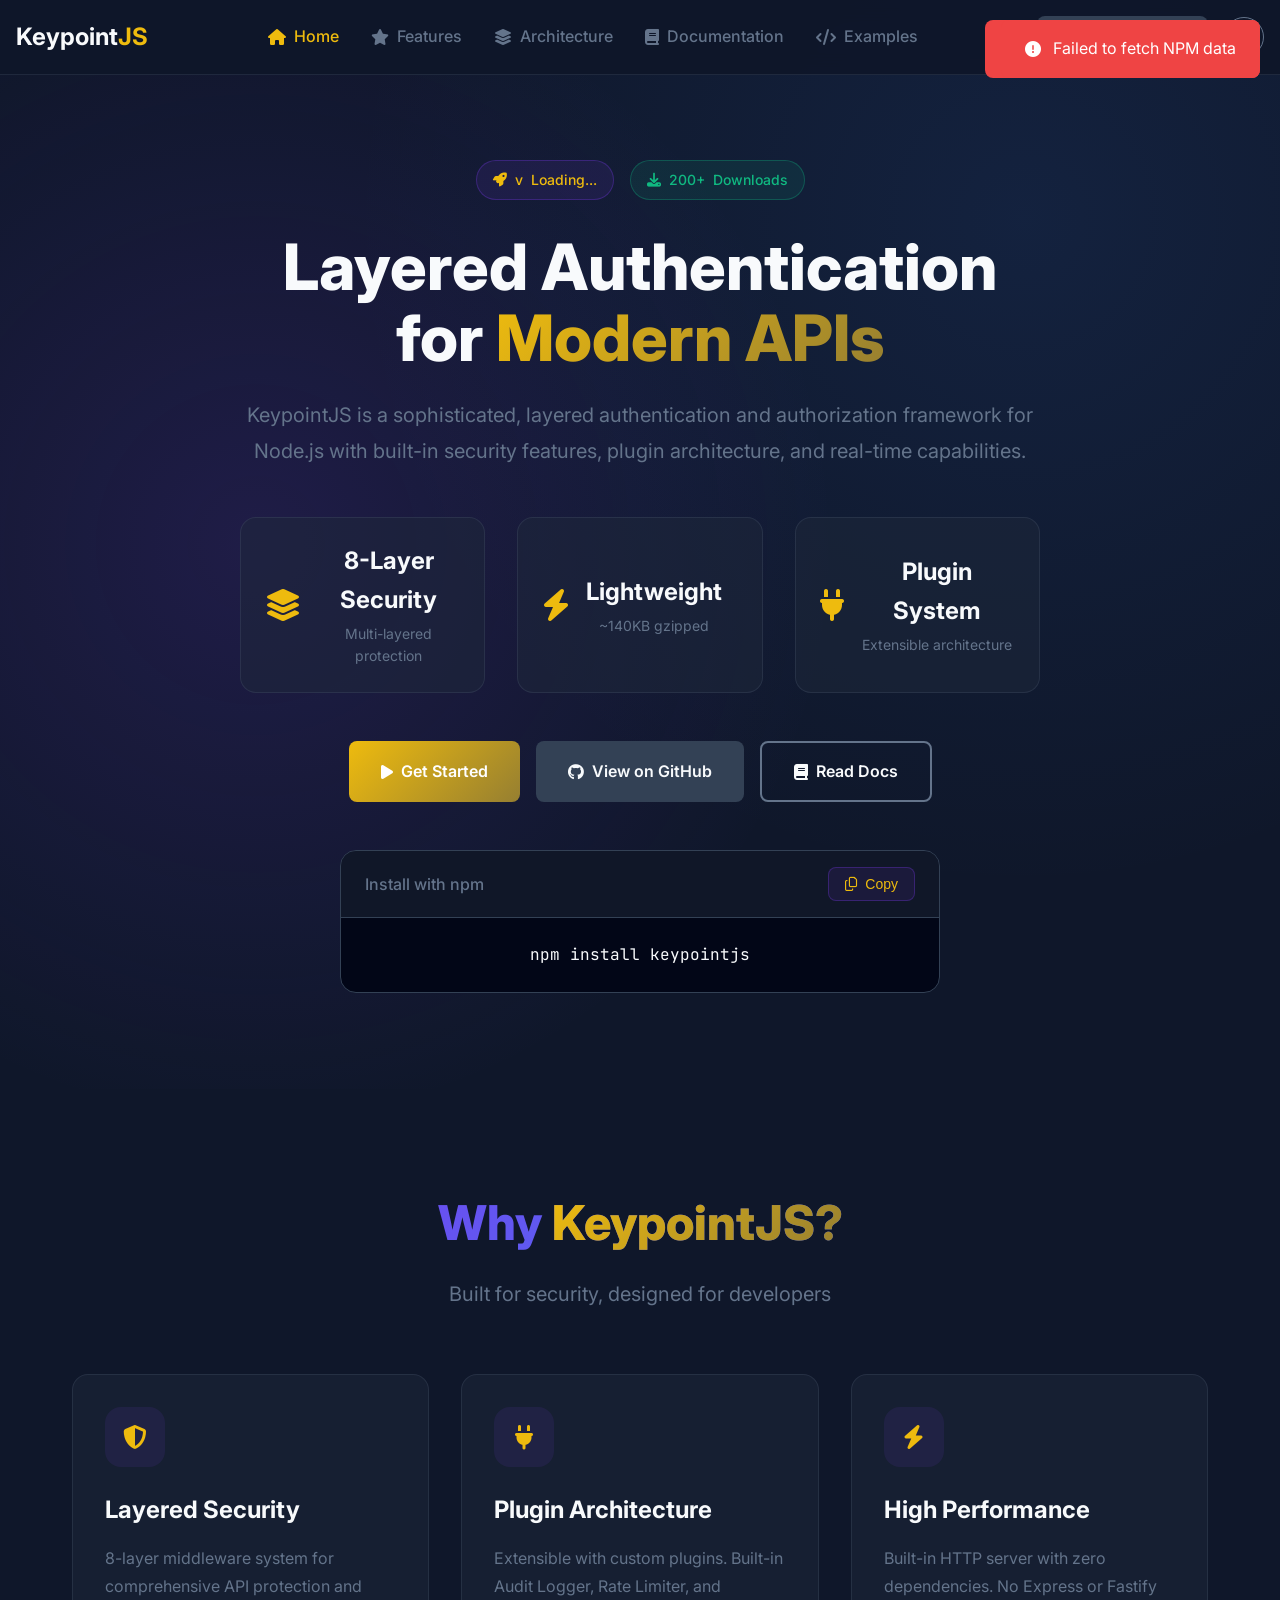
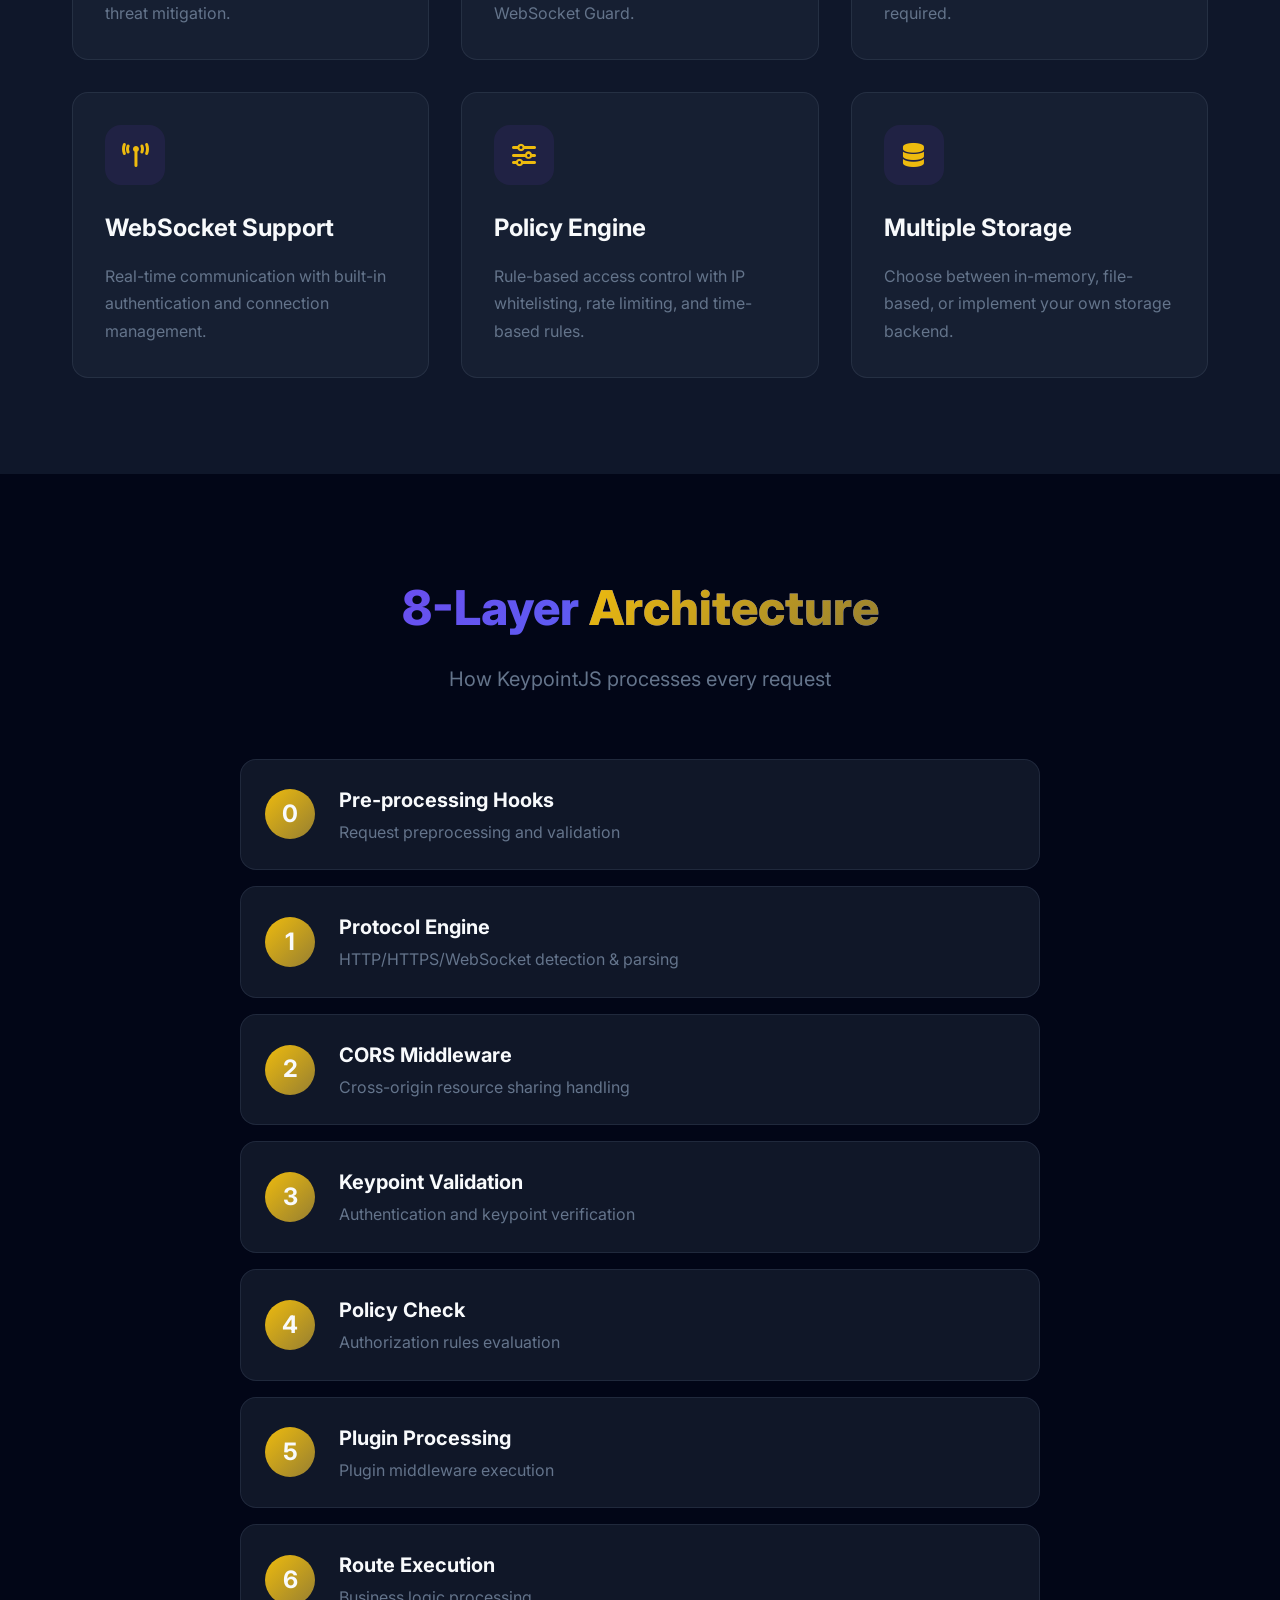
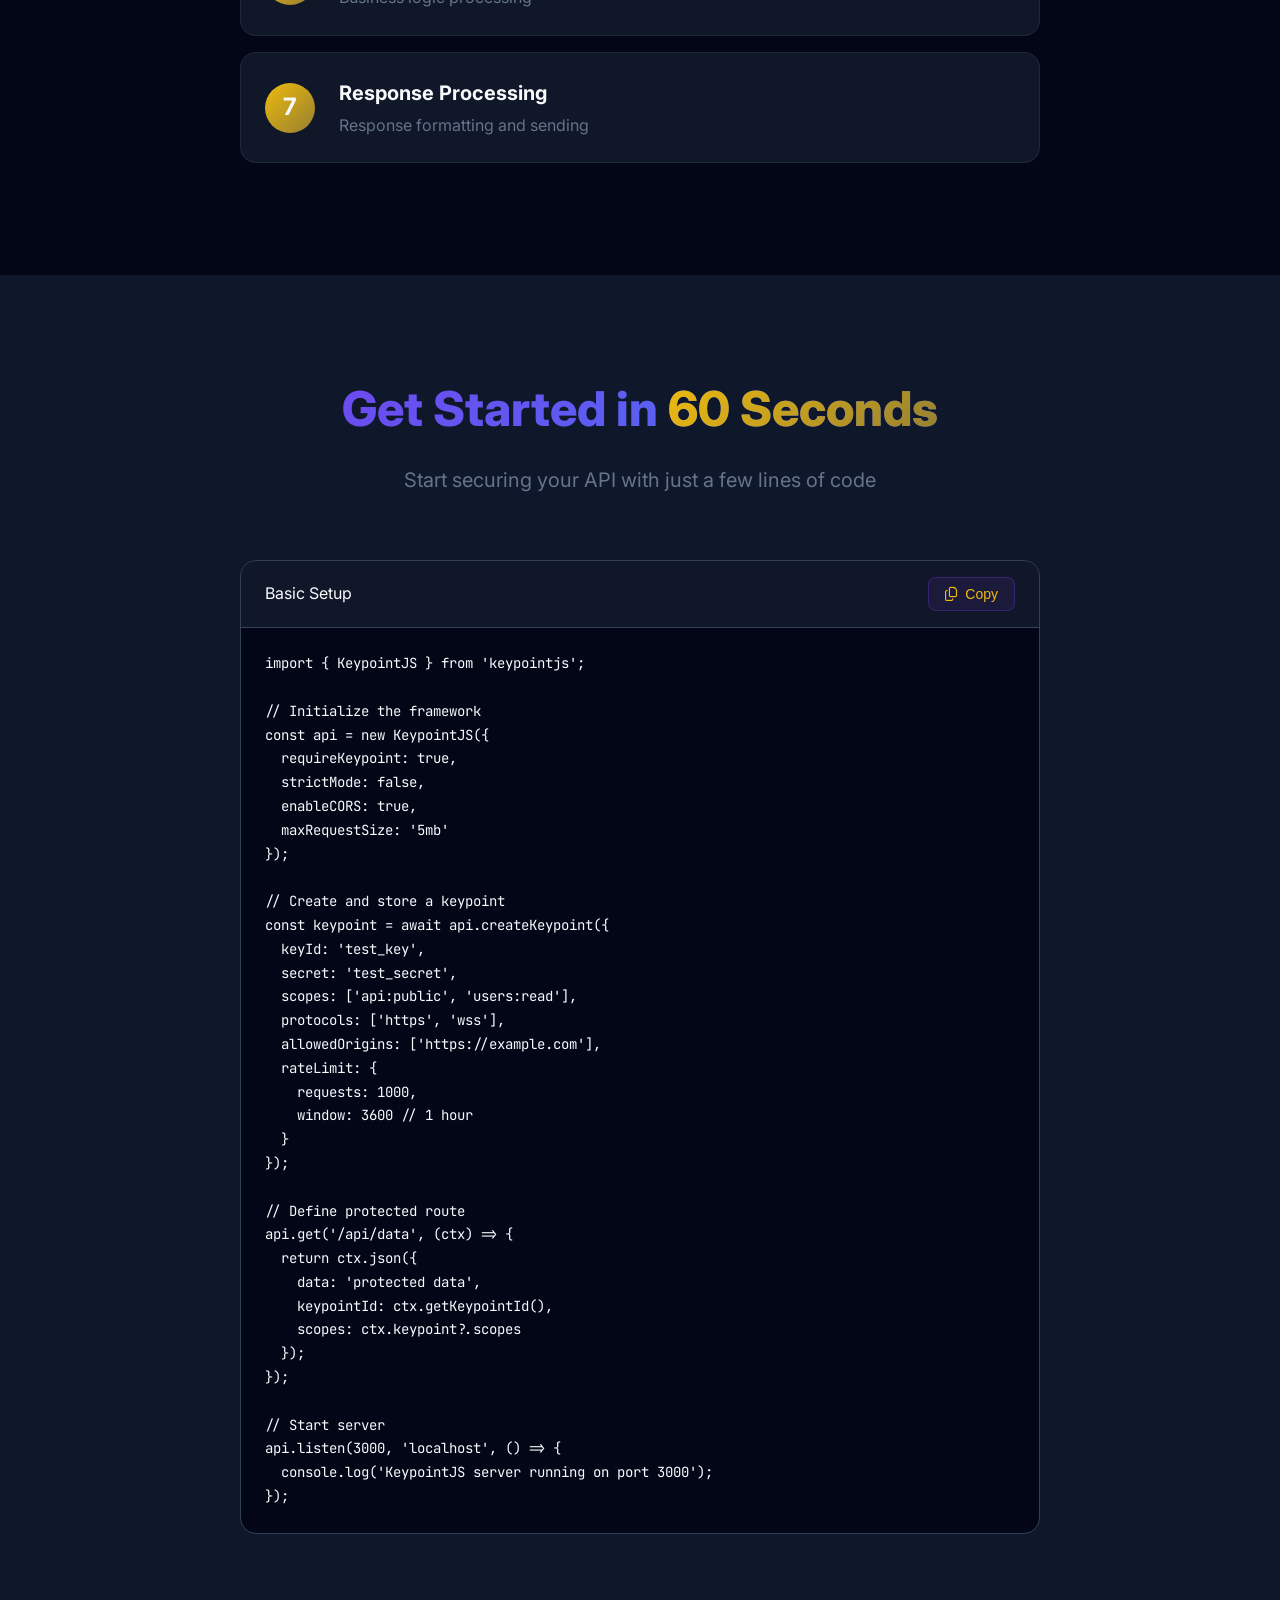
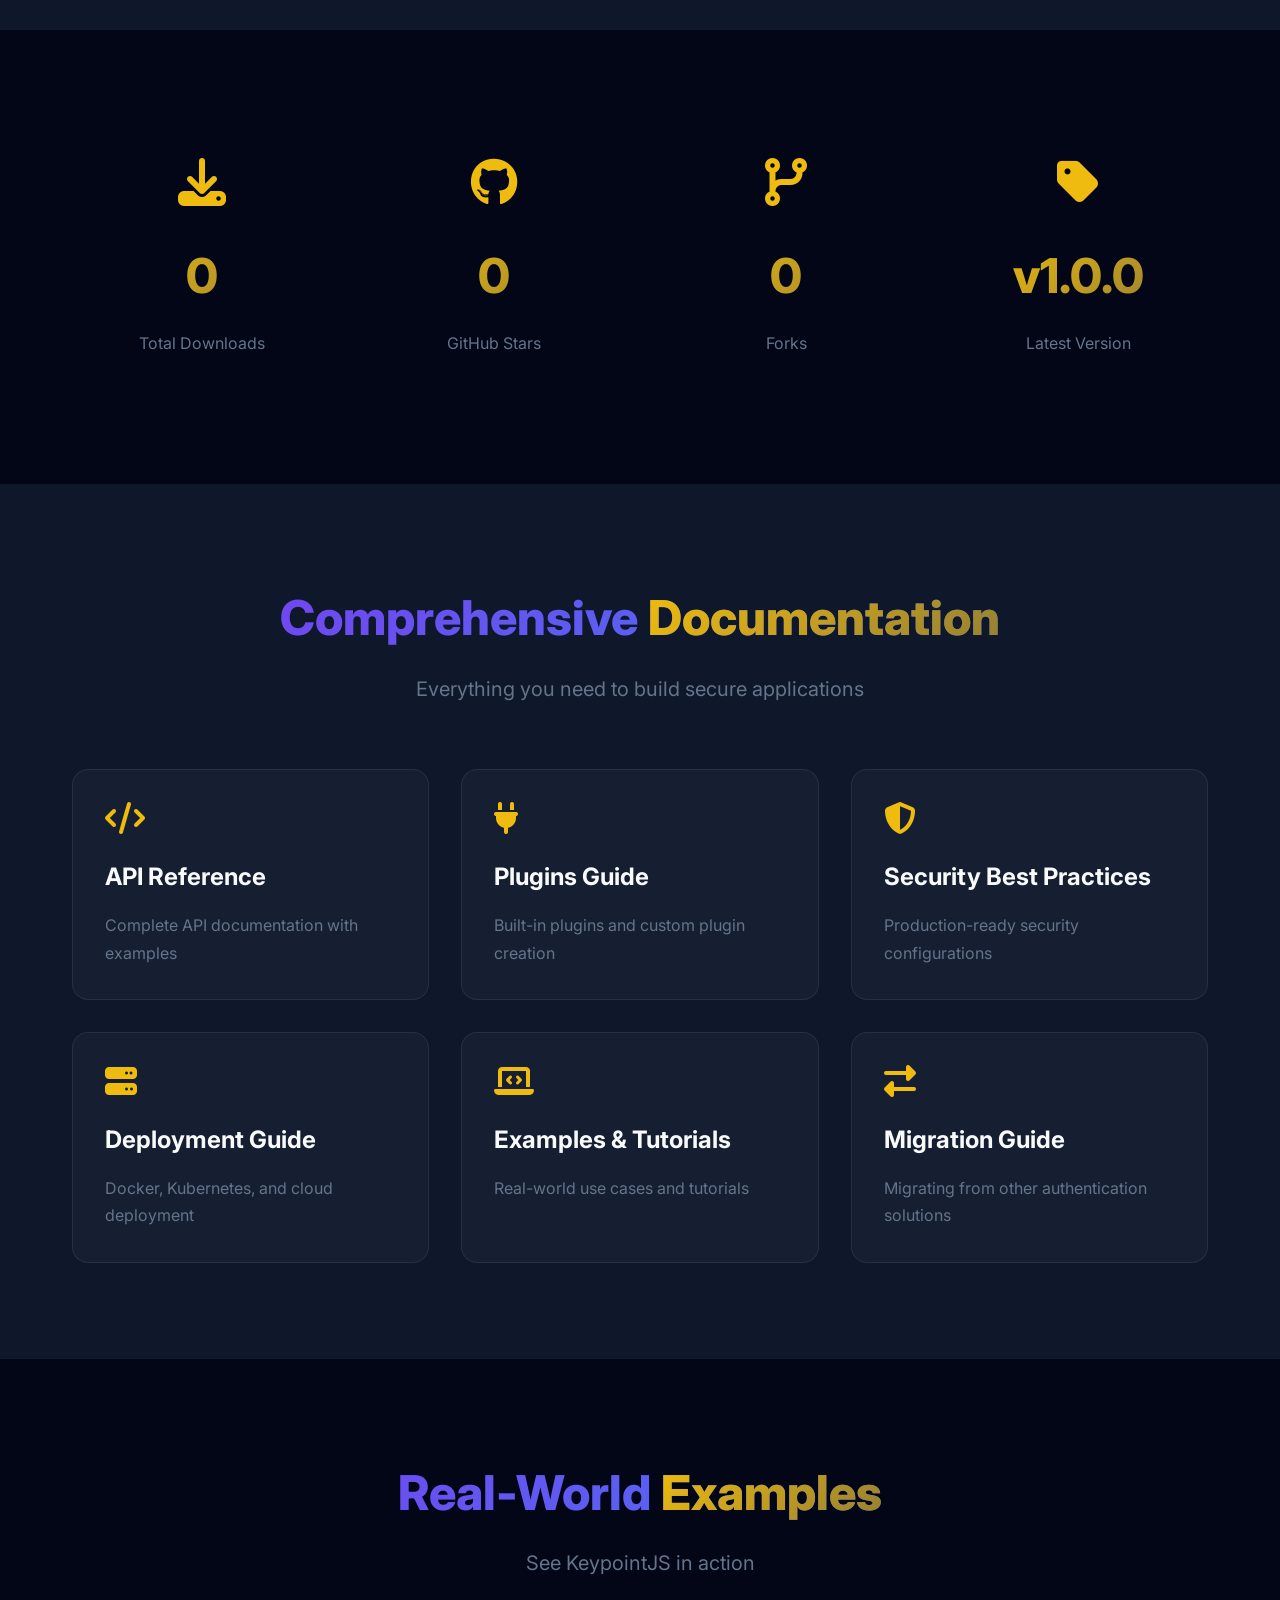
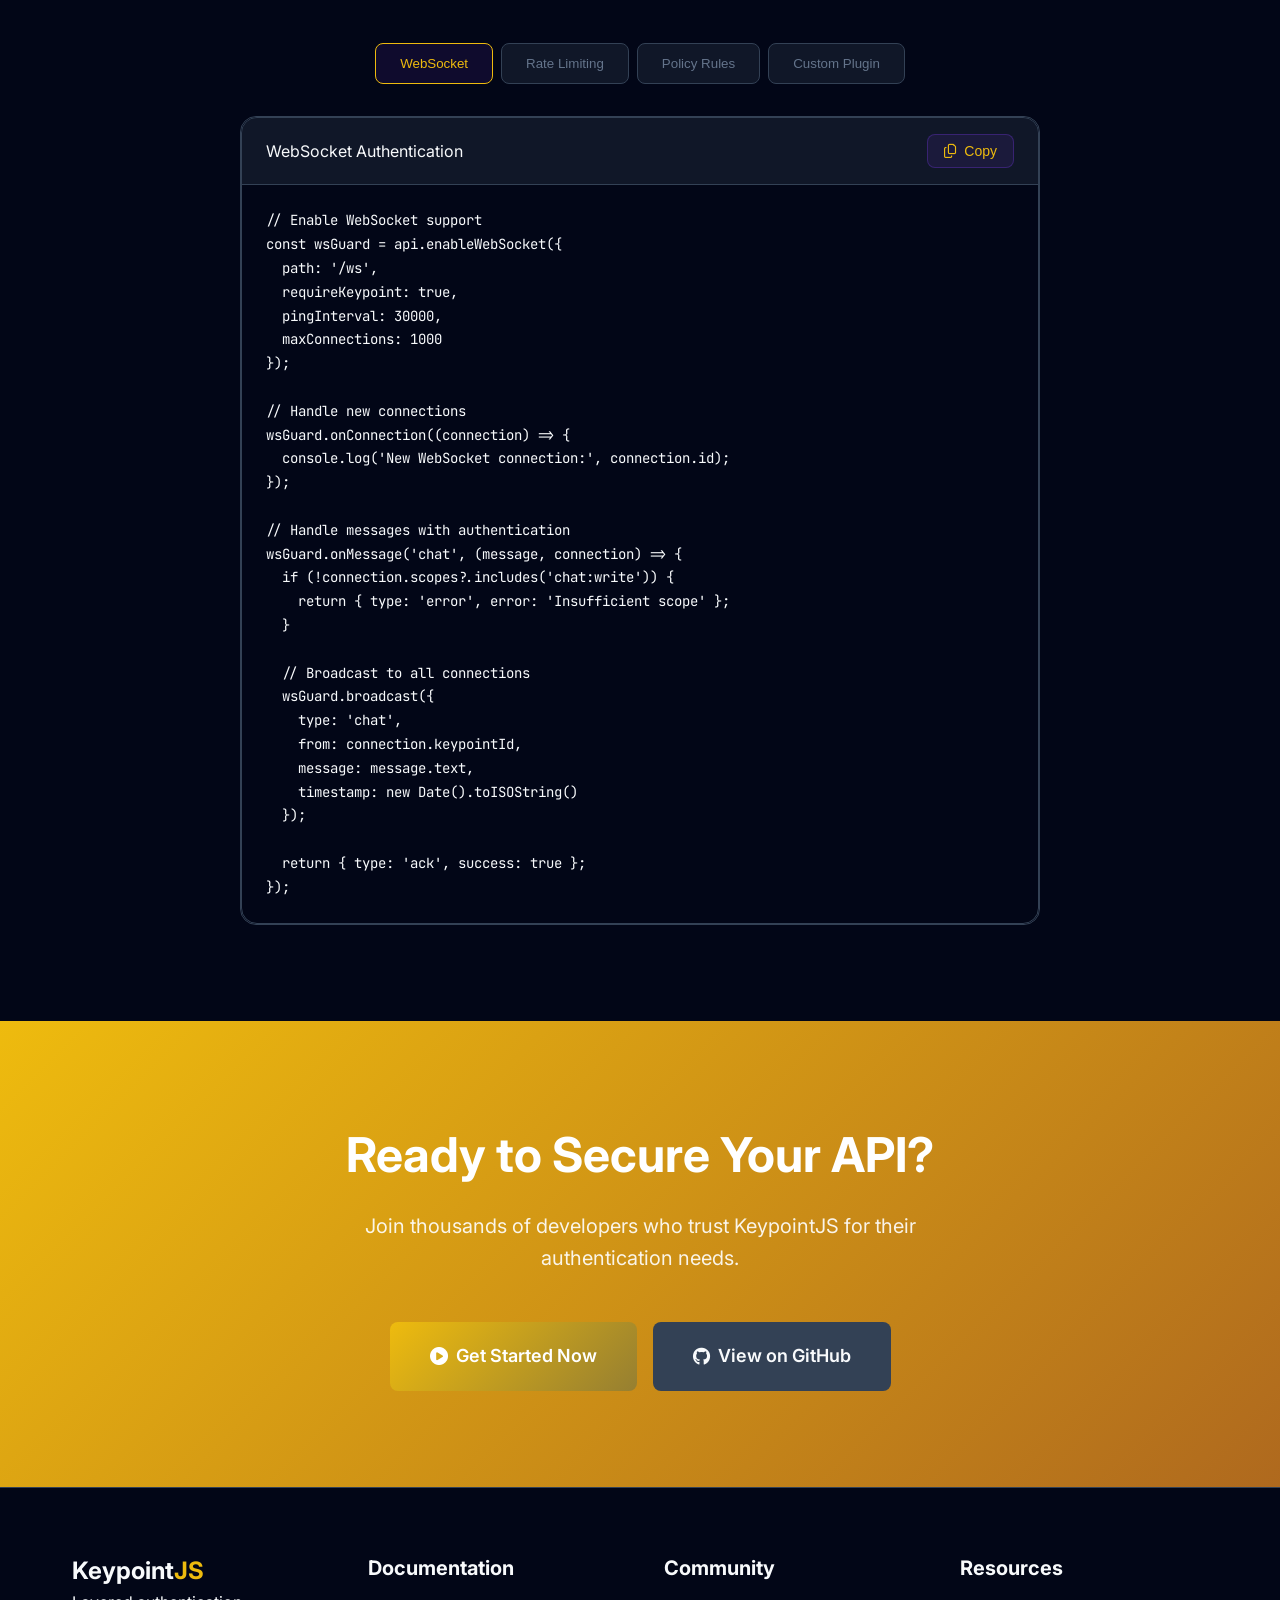
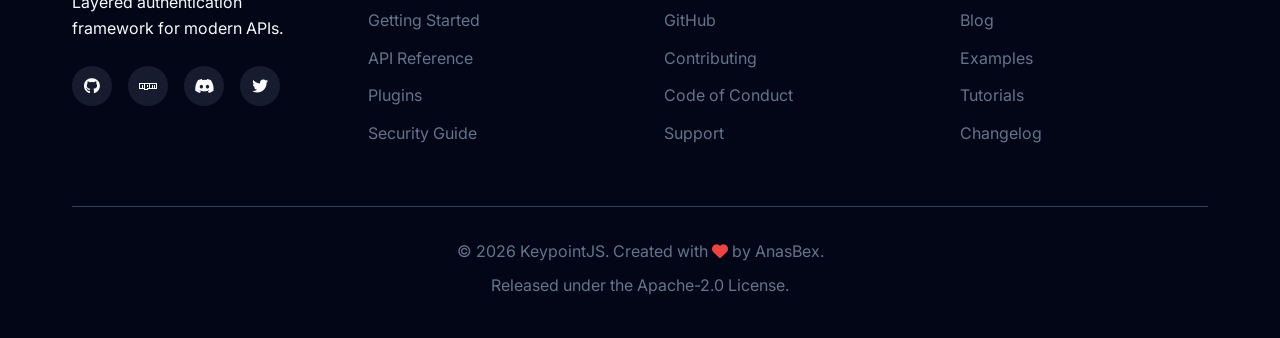
==== index.html @ 1c35c59d "update" ====
<!DOCTYPE html>
<html lang="en">
<head>
    <meta charset="UTF-8">
    <meta name="viewport" content="width=device-width, initial-scale=1.0">
    
    <meta name="description" content="KeypointJS is a layered authentication and authorization framework for Node.js">
       
    <meta name="keywords" content="KeypointJS, Framework For NodeJS, NodeJS, keypointjs, KeypointJS Framework">

    <meta name="author" content="AnasBex">
    <title>KeypointJS - Layered Authentication Framework</title>
    
    <!-- Font Awesome -->
    <link rel="stylesheet" href="https://cdnjs.cloudflare.com/ajax/libs/font-awesome/6.4.0/css/all.min.css">
    
    <!-- Google Fonts -->
    <link rel="preconnect" href="https://fonts.googleapis.com">
    <link rel="preconnect" href="https://fonts.gstatic.com" crossorigin>
    <link href="https://fonts.googleapis.com/css2?family=Inter:wght@300;400;500;600;700;800&family=JetBrains+Mono:wght@300;400;500&display=swap" rel="stylesheet">
    
    <!-- CSS -->
    <link rel="stylesheet" href="css/style.css">
    
    <!-- JSON untuk stats -->
    <script type="application/ld+json">
    {
        "@context": "https://schema.org",
        "@type": "SoftwareApplication",
        "name": "KeypointJS",
        "applicationCategory": "SecurityApplication",
        "operatingSystem": "Node.js",
        "author": {
            "@type": "Person",
            "name": "AnasBex"
        },
        "offers": {
            "@type": "Offer",
            "price": "0",
            "priceCurrency": "USD"
        }
    }
    </script>
</head>
<body>
    <!-- Header & Navigation -->
    <header class="header">
        <div class="nav-container">
            <div class="logo">

                <span class="logo-text">Keypoint<span class="logo-highlight">JS</span></span>
            </div>
            
            <nav class="nav">
                <a href="#home" class="nav-link active"><i class="fas fa-home"></i> Home</a>
                <a href="#features" class="nav-link"><i class="fas fa-star"></i> Features</a>
                <a href="#architecture" class="nav-link"><i class="fas fa-layer-group"></i> Architecture</a>
                <a href="#docs" class="nav-link"><i class="fas fa-book"></i> Documentation</a>
                <a href="#examples" class="nav-link"><i class="fas fa-code"></i> Examples</a>
            </nav>
            
            <div class="nav-actions">
               <a href="https://github.com/anasbex-dev/keypointjs" class="github-btn">
                <i class="fab fa-github"></i> Star <span id="github-stars">Loading...</span>
                </a>
                <button class="theme-toggle" id="themeToggle">
                    <i class="fas fa-moon"></i>
                </button>
            </div>
            
            <button class="mobile-menu-btn" id="mobileMenuBtn">
                <i class="fas fa-bars"></i>
            </button>
        </div>
    </header>

    <!-- Hero Section -->
    <section class="hero" id="home">
        <div class="hero-bg"></div>
        <div class="container">
            <div class="hero-content">
                <div class="hero-badge">
<span class="badge"><i class="fas fa-rocket"></i> v<span id="npm-version">Loading...</span></span>
<span class="badge badge-success"><i class="fas fa-download"></i> <span id="npm-downloads">200+</span> Downloads</span>
                </div>
                
                <h1 class="hero-title">Layered Authentication for <span class="gradient-text">Modern APIs</span></h1>
                
                <p class="hero-description">
                    KeypointJS is a sophisticated, layered authentication and authorization framework for Node.js 
                    with built-in security features, plugin architecture, and real-time capabilities.
                </p>
                
                <div class="hero-stats">
                    <div class="stat">
                        <i class="fas fa-layer-group"></i>
                        <div>
                            <h3>8-Layer Security</h3>
                            <p>Multi-layered protection</p>
                        </div>
                    </div>
                    <div class="stat">
                        <i class="fas fa-bolt"></i>
                        <div>
                            <h3>Lightweight</h3>
                            <p>~140KB gzipped</p>
                        </div>
                    </div>
                    <div class="stat">
                        <i class="fas fa-plug"></i>
                        <div>
                            <h3>Plugin System</h3>
                            <p>Extensible architecture</p>
                        </div>
                    </div>
                </div>
                
                <div class="hero-actions">
                    <a href="#installation" class="btn btn-primary">
                        <i class="fas fa-play"></i> Get Started
                    </a>
                    <a href="https://github.com/anasbex-dev/keypointjs" class="btn btn-secondary">
                        <i class="fab fa-github"></i> View on GitHub
                    </a>
                    <a href="#docs" class="btn btn-outline">
                        <i class="fas fa-book"></i> Read Docs
                    </a>
                </div>
                
                <!-- Install Command -->
                <div class="install-command">
                    <div class="install-header">
                        <span>Install with npm</span>
                        <button class="copy-btn" onclick="copyToClipboard('npm install keypointjs')">
                            <i class="far fa-copy"></i> Copy
                        </button>
                    </div>
                    <pre><code class="language-bash">npm install keypointjs</code></pre>
                </div>
            </div>
        </div>
    </section>

    <!-- Features Section -->
    <section class="section" id="features">
        <div class="container">
            <div class="section-header">
                <h2 class="section-title">Why <span class="gradient-text">KeypointJS?</span></h2>
                <p class="section-subtitle">Built for security, designed for developers</p>
            </div>
            
            <div class="features-grid">
                <div class="feature-card">
                    <div class="feature-icon">
                        <i class="fas fa-shield-alt"></i>
                    </div>
                    <h3>Layered Security</h3>
                    <p>8-layer middleware system for comprehensive API protection and threat mitigation.</p>
                </div>
                
                <div class="feature-card">
                    <div class="feature-icon">
                        <i class="fas fa-plug"></i>
                    </div>
                    <h3>Plugin Architecture</h3>
                    <p>Extensible with custom plugins. Built-in Audit Logger, Rate Limiter, and WebSocket Guard.</p>
                </div>
                
                <div class="feature-card">
                    <div class="feature-icon">
                        <i class="fas fa-bolt"></i>
                    </div>
                    <h3>High Performance</h3>
                    <p>Built-in HTTP server with zero dependencies. No Express or Fastify required.</p>
                </div>
                
                <div class="feature-card">
                    <div class="feature-icon">
                        <i class="fas fa-broadcast-tower"></i>
                    </div>
                    <h3>WebSocket Support</h3>
                    <p>Real-time communication with built-in authentication and connection management.</p>
                </div>
                
                <div class="feature-card">
                    <div class="feature-icon">
                        <i class="fas fa-sliders-h"></i>
                    </div>
                    <h3>Policy Engine</h3>
                    <p>Rule-based access control with IP whitelisting, rate limiting, and time-based rules.</p>
                </div>
                
                <div class="feature-card">
                    <div class="feature-icon">
                        <i class="fas fa-database"></i>
                    </div>
                    <h3>Multiple Storage</h3>
                    <p>Choose between in-memory, file-based, or implement your own storage backend.</p>
                </div>
            </div>
        </div>
    </section>

    <!-- Architecture Section -->
    <section class="section section-dark" id="architecture">
        <div class="container">
            <div class="section-header">
                <h2 class="section-title">8-Layer <span class="gradient-text">Architecture</span></h2>
                <p class="section-subtitle">How KeypointJS processes every request</p>
            </div>
            
            <div class="architecture">
                <div class="layer">
                    <div class="layer-number">0</div>
                    <div class="layer-content">
                        <h3>Pre-processing Hooks</h3>
                        <p>Request preprocessing and validation</p>
                    </div>
                </div>
                
                <div class="layer">
                    <div class="layer-number">1</div>
                    <div class="layer-content">
                        <h3>Protocol Engine</h3>
                        <p>HTTP/HTTPS/WebSocket detection & parsing</p>
                    </div>
                </div>
                
                <div class="layer">
                    <div class="layer-number">2</div>
                    <div class="layer-content">
                        <h3>CORS Middleware</h3>
                        <p>Cross-origin resource sharing handling</p>
                    </div>
                </div>
                
                <div class="layer">
                    <div class="layer-number">3</div>
                    <div class="layer-content">
                        <h3>Keypoint Validation</h3>
                        <p>Authentication and keypoint verification</p>
                    </div>
                </div>
                
                <div class="layer">
                    <div class="layer-number">4</div>
                    <div class="layer-content">
                        <h3>Policy Check</h3>
                        <p>Authorization rules evaluation</p>
                    </div>
                </div>
                
                <div class="layer">
                    <div class="layer-number">5</div>
                    <div class="layer-content">
                        <h3>Plugin Processing</h3>
                        <p>Plugin middleware execution</p>
                    </div>
                </div>
                
                <div class="layer">
                    <div class="layer-number">6</div>
                    <div class="layer-content">
                        <h3>Route Execution</h3>
                        <p>Business logic processing</p>
                    </div>
                </div>
                
                <div class="layer">
                    <div class="layer-number">7</div>
                    <div class="layer-content">
                        <h3>Response Processing</h3>
                        <p>Response formatting and sending</p>
                    </div>
                </div>
            </div>
        </div>
    </section>

    <!-- Quick Start Section -->
    <section class="section" id="installation">
        <div class="container">
            <div class="section-header">
                <h2 class="section-title">Get Started in <span class="gradient-text">60 Seconds</span></h2>
                <p class="section-subtitle">Start securing your API with just a few lines of code</p>
            </div>
            
            <div class="quick-start">
                <div class="code-block">
                    <div class="code-header">
                        <span>Basic Setup</span>
                        <button class="copy-btn" onclick="copyToClipboard(document.querySelector('#basicSetup').textContent)">
                            <i class="far fa-copy"></i> Copy
                        </button>
                    </div>
                    <pre><code id="basicSetup" class="language-javascript">import { KeypointJS } from 'keypointjs';

// Initialize the framework
const api = new KeypointJS({
  requireKeypoint: true,
  strictMode: false,
  enableCORS: true,
  maxRequestSize: '5mb'
});

// Create and store a keypoint
const keypoint = await api.createKeypoint({
  keyId: 'test_key',
  secret: 'test_secret',
  scopes: ['api:public', 'users:read'],
  protocols: ['https', 'wss'],
  allowedOrigins: ['https://example.com'],
  rateLimit: {
    requests: 1000,
    window: 3600 // 1 hour
  }
});

// Define protected route
api.get('/api/data', (ctx) => {
  return ctx.json({
    data: 'protected data',
    keypointId: ctx.getKeypointId(),
    scopes: ctx.keypoint?.scopes
  });
});

// Start server
api.listen(3000, 'localhost', () => {
  console.log('KeypointJS server running on port 3000');
});</code></pre>
                </div>
            </div>
        </div>
    </section>

    <!-- Stats Section -->
    <section class="section section-dark" id="stats">
        <div class="container">
            <div class="stats-container">
                <!-- Ganti angka statis dengan elemen dinamis: -->
<div class="stat-item">
    <i class="fas fa-download"></i>
    <div class="stat-number" id="total-downloads">0</div>
    <p>Total Downloads</p>
</div>

<div class="stat-item">
    <i class="fab fa-github"></i>
    <div class="stat-number" id="github-stars-count">0</div>
    <p>GitHub Stars</p>
</div>

<div class="stat-item">
    <i class="fas fa-code-branch"></i>
    <div class="stat-number" id="github-forks">0</div>
    <p>Forks</p>
</div>

<div class="stat-item">
    <i class="fas fa-tag"></i>
    <div class="stat-number" id="latest-version">v1.0.0</div>
    <p>Latest Version</p>
</div>
            </div>
        </div>
    </section>

    <!-- Documentation Section -->
    <section class="section" id="docs">
        <div class="container">
            <div class="section-header">
                <h2 class="section-title">Comprehensive <span class="gradient-text">Documentation</span></h2>
                <p class="section-subtitle">Everything you need to build secure applications</p>
            </div>
            
            <div class="docs-grid">
                <a href="#docs-api" class="doc-card">
                    <i class="fas fa-code"></i>
                    <h3>API Reference</h3>
                    <p>Complete API documentation with examples</p>
                </a>
                
                <a href="#docs-plugins" class="doc-card">
                    <i class="fas fa-plug"></i>
                    <h3>Plugins Guide</h3>
                    <p>Built-in plugins and custom plugin creation</p>
                </a>
                
                <a href="#docs-security" class="doc-card">
                    <i class="fas fa-shield-alt"></i>
                    <h3>Security Best Practices</h3>
                    <p>Production-ready security configurations</p>
                </a>
                
                <a href="#docs-deployment" class="doc-card">
                    <i class="fas fa-server"></i>
                    <h3>Deployment Guide</h3>
                    <p>Docker, Kubernetes, and cloud deployment</p>
                </a>
                
                <a href="#docs-examples" class="doc-card">
                    <i class="fas fa-laptop-code"></i>
                    <h3>Examples & Tutorials</h3>
                    <p>Real-world use cases and tutorials</p>
                </a>
                
                <a href="#docs-migration" class="doc-card">
                    <i class="fas fa-exchange-alt"></i>
                    <h3>Migration Guide</h3>
                    <p>Migrating from other authentication solutions</p>
                </a>
            </div>
        </div>
    </section>

    <!-- Examples Section -->
    <section class="section section-dark" id="examples">
        <div class="container">
            <div class="section-header">
                <h2 class="section-title">Real-World <span class="gradient-text">Examples</span></h2>
                <p class="section-subtitle">See KeypointJS in action</p>
            </div>
            
            <div class="examples-tabs">
                <div class="tab-buttons">
                    <button class="tab-btn active" data-tab="websocket">WebSocket</button>
                    <button class="tab-btn" data-tab="rate-limiting">Rate Limiting</button>
                    <button class="tab-btn" data-tab="policy">Policy Rules</button>
                    <button class="tab-btn" data-tab="custom-plugin">Custom Plugin</button>
                </div>
                
                <div class="tab-content">
                    <div class="tab-pane active" id="websocket-tab">
                        <div class="code-block">
                            <div class="code-header">
                                <span>WebSocket Authentication</span>
                                <button class="copy-btn" onclick="copyToClipboard(document.querySelector('#websocketCode').textContent)">
                                    <i class="far fa-copy"></i> Copy
                                </button>
                            </div>
                            <pre><code id="websocketCode" class="language-javascript">// Enable WebSocket support
const wsGuard = api.enableWebSocket({
  path: '/ws',
  requireKeypoint: true,
  pingInterval: 30000,
  maxConnections: 1000
});

// Handle new connections
wsGuard.onConnection((connection) => {
  console.log('New WebSocket connection:', connection.id);
});

// Handle messages with authentication
wsGuard.onMessage('chat', (message, connection) => {
  if (!connection.scopes?.includes('chat:write')) {
    return { type: 'error', error: 'Insufficient scope' };
  }
  
  // Broadcast to all connections
  wsGuard.broadcast({
    type: 'chat',
    from: connection.keypointId,
    message: message.text,
    timestamp: new Date().toISOString()
  });
  
  return { type: 'ack', success: true };
});</code></pre>
                        </div>
                    </div>
                </div>
            </div>
        </div>
    </section>

    <!-- CTA Section -->
    <section class="cta-section">
        <div class="container">
            <h2>Ready to Secure Your API?</h2>
            <p>Join thousands of developers who trust KeypointJS for their authentication needs.</p>
            <div class="cta-buttons">
                <a href="#installation" class="btn btn-primary btn-lg">
                    <i class="fas fa-play-circle"></i> Get Started Now
                </a>
                <a href="https://github.com/anasbex-dev/keypointjs" class="btn btn-secondary btn-lg">
                    <i class="fab fa-github"></i> View on GitHub
                </a>
            </div>
        </div>
    </section>

    <!-- Footer -->
    <footer class="footer">
        <div class="container">
            <div class="footer-content">
                <div class="footer-section">
                    <div class="logo">
                    
                        <span class="logo-text">Keypoint<span class="logo-highlight">JS</span></span>
                    </div>
                    <p>Layered authentication framework for modern APIs.</p>
                    <div class="social-links">
                        <a href="https://github.com/anasbex-dev/keypointjs"><i class="fab fa-github"></i></a>
                        <a href="#"><i class="fab fa-npm"></i></a>
                        <a href="#"><i class="fab fa-discord"></i></a>
                        <a href="#"><i class="fab fa-twitter"></i></a>
                    </div>
                </div>
                
                <div class="footer-section">
                    <h3>Documentation</h3>
                    <a href="#docs">Getting Started</a>
                    <a href="#docs-api">API Reference</a>
                    <a href="#docs-plugins">Plugins</a>
                    <a href="#docs-security">Security Guide</a>
                </div>
                
                <div class="footer-section">
                    <h3>Community</h3>
                    <a href="https://github.com/anasbex-dev/keypointjs">GitHub</a>
                    <a href="#">Contributing</a>
                    <a href="#">Code of Conduct</a>
                    <a href="#">Support</a>
                </div>
                
                <div class="footer-section">
                    <h3>Resources</h3>
                    <a href="#">Blog</a>
                    <a href="#">Examples</a>
                    <a href="#">Tutorials</a>
                    <a href="#">Changelog</a>
                </div>
            </div>
            
            <div class="footer-bottom">
                <p>&copy; 2026 KeypointJS. Created with <i class="fas fa-heart" style="color: #ef4444;"></i> by AnasBex.</p>
                <p>Released under the Apache-2.0 License.</p>
            </div>
        </div>
    </footer>

    <!-- Back to Top -->
    <button class="back-to-top" id="backToTop">
        <i class="fas fa-arrow-up"></i>
    </button>

    <!-- JavaScript -->
    <script src="js/main.js"></script>
</body>
</html>
---- css/style.css ----
/* Reset & Base Styles */
:root {
    --primary: #EEBB0E;
    --primary-dark: ##D3B13D;
    --secondary: #10B981;
    --dark: #0F172A;
    --darker: #020617;
    --light: #F8FAFC;
    --gray: #64748B;
    --gray-dark: #334155;
    --success: #10B981;
    --warning: #F59E0B;
    --danger: #EF4444;
    --gradient: linear-gradient(135deg, #EEBB0E 0%, #967F31 100%);
    --gradient-dark: linear-gradient(135deg, #EEBB0E 0%, #AF691E 100%);
    --shadow: 0 10px 15px -3px rgba(0, 0, 0, 0.1), 0 4px 6px -2px rgba(0, 0, 0, 0.05);
    --shadow-lg: 0 20px 25px -5px rgba(0, 0, 0, 0.1), 0 10px 10px -5px rgba(0, 0, 0, 0.04);
}

* {
    margin: 0;
    padding: 0;
    box-sizing: border-box;
}

html {
    scroll-behavior: smooth;
}

body {
    font-family: 'Inter', sans-serif;
    background-color: var(--dark);
    color: var(--light);
    line-height: 1.6;
    overflow-x: hidden;
}

.code-font {
    font-family: 'JetBrains Mono', monospace;
}

.container {
    max-width: 1200px;
    margin: 0 auto;
    padding: 0 2rem;
}

.section {
    padding: 6rem 0;
}

.section-dark {
    background-color: var(--darker);
}

.section-header {
    text-align: center;
    margin-bottom: 4rem;
}

.section-title {
    font-size: 3rem;
    font-weight: 800;
    margin-bottom: 1rem;
    background: linear-gradient(135deg, #7C3AED 0%, #3B82F6 100%);
    -webkit-background-clip: text;
    -webkit-text-fill-color: transparent;
    background-clip: text;
}

.section-subtitle {
    font-size: 1.25rem;
    color: var(--gray);
    max-width: 600px;
    margin: 0 auto;
}

.gradient-text {
    background: var(--gradient);
    -webkit-background-clip: text;
    -webkit-text-fill-color: transparent;
    background-clip: text;
}

/* Header & Navigation */
.header {
    position: fixed;
    top: 0;
    left: 0;
    width: 100%;
    background: rgba(15, 23, 42, 0.95);
    backdrop-filter: blur(10px);
    z-index: 1000;
    border-bottom: 1px solid rgba(100, 116, 139, 0.2);
    padding: 1rem 1rem 1rem 1rem;
}

.nav-container {
    display: flex;
    justify-content: space-between;
    align-items: center;
}

.logo {
    display: flex;
    align-items: center;
    gap: 0.30rem;
    font-size: 1.5rem;
    font-weight: 700;
    color: var(--light);
    text-decoration: none;
}

.logo i {
    color: var(--primary);
    font-size: 2rem;
}

.logo-highlight {
    color: var(--primary);
}

.nav {
    display: flex;
    gap: 2rem;
    align-items: center;
}

@media (max-width: 768px) {
    .nav {
        display: none;
    }
}

.nav-link {
    color: var(--gray);
    text-decoration: none;
    font-weight: 500;
    transition: color 0.3s ease;
    display: flex;
    align-items: center;
    gap: 0.5rem;
}

.nav-link:hover,
.nav-link.active {
    color: var(--light);
}

.nav-link.active {
    color: var(--primary);
}

.nav-actions {
    display: flex;
    align-items: center;
    gap: 1rem;
}

.github-btn {
    background: var(--gray-dark);
    color: var(--light);
    padding: 0.5rem 1rem;
    border-radius: 0.5rem;
    text-decoration: none;
    font-weight: 500;
    display: flex;
    align-items: center;
    gap: 0.5rem;
    transition: background-color 0.3s ease;
}

.github-btn:hover {
    background: var(--gray);
}

.theme-toggle {
    background: none;
    border: 1px solid var(--gray);
    color: var(--light);
    width: 40px;
    height: 40px;
    border-radius: 50%;
    display: flex;
    align-items: center;
    justify-content: center;
    cursor: pointer;
    transition: all 0.3s ease;
}

.theme-toggle:hover {
    border-color: var(--primary);
    color: var(--primary);
}

.mobile-menu-btn {
    display: none;
    background: none;
    border: none;
    color: var(--light);
    font-size: 1.5rem;
    cursor: pointer;
}

@media (max-width: 768px) {
    .mobile-menu-btn {
        display: block;
    }
    
    .nav-actions {
        display: none;
    }
}

/* Hero Section */
.hero {
    padding: 10rem 0 6rem;
    position: relative;
    overflow: hidden;
}

.hero-bg {
    position: absolute;
    top: 0;
    left: 0;
    right: 0;
    bottom: 0;
    background: radial-gradient(circle at 20% 50%, rgba(124, 58, 237, 0.15) 0%, transparent 50%),
                radial-gradient(circle at 80% 20%, rgba(59, 130, 246, 0.1) 0%, transparent 50%);
    z-index: -1;
}

.hero-content {
    max-width: 800px;
    margin: 0 auto;
    text-align: center;
}

.hero-badge {
    display: flex;
    gap: 1rem;
    justify-content: center;
    margin-bottom: 2rem;
}

.badge {
    background: rgba(124, 58, 237, 0.1);
    color: var(--primary);
    padding: 0.5rem 1rem;
    border-radius: 2rem;
    font-size: 0.875rem;
    font-weight: 500;
    display: flex;
    align-items: center;
    gap: 0.5rem;
    border: 1px solid rgba(124, 58, 237, 0.3);
}

.badge-success {
    background: rgba(16, 185, 129, 0.1);
    color: var(--success);
    border-color: rgba(16, 185, 129, 0.3);
}

.hero-title {
    font-size: 4rem;
    font-weight: 800;
    line-height: 1.1;
    margin-bottom: 1.5rem;
}

@media (max-width: 768px) {
    .hero-title {
        font-size: 2.5rem;
    }
}

.hero-description {
    font-size: 1.25rem;
    color: var(--gray);
    margin-bottom: 3rem;
    line-height: 1.8;
}

.hero-stats {
    display: grid;
    grid-template-columns: repeat(3, 1fr);
    gap: 2rem;
    margin-bottom: 3rem;
}

@media (max-width: 768px) {
    .hero-stats {
        grid-template-columns: 1fr;
    }
}

.stat {
    background: rgba(30, 41, 59, 0.5);
    padding: 1.5rem;
    border-radius: 1rem;
    border: 1px solid rgba(100, 116, 139, 0.2);
    display: flex;
    align-items: center;
    gap: 1rem;
    transition: transform 0.3s ease, border-color 0.3s ease;
}

.stat:hover {
    transform: translateY(-5px);
    border-color: var(--primary);
}

.stat i {
    font-size: 2rem;
    color: var(--primary);
}

.stat h3 {
    font-size: 1.5rem;
    margin-bottom: 0.25rem;
}

.stat p {
    color: var(--gray);
    font-size: 0.875rem;
}

.hero-actions {
    display: flex;
    gap: 1rem;
    justify-content: center;
    margin-bottom: 3rem;
    flex-wrap: wrap;
}

.btn {
    padding: 1rem 2rem;
    border-radius: 0.5rem;
    font-weight: 600;
    text-decoration: none;
    display: inline-flex;
    align-items: center;
    gap: 0.5rem;
    transition: all 0.3s ease;
    border: none;
    cursor: pointer;
    font-size: 1rem;
}

.btn-primary {
    background: var(--gradient);
    color: white;
}

.btn-primary:hover {
    transform: translateY(-2px);
    box-shadow: var(--shadow-lg);
}

.btn-secondary {
    background: var(--gray-dark);
    color: var(--light);
}

.btn-secondary:hover {
    background: var(--gray);
    transform: translateY(-2px);
}

.btn-outline {
    background: transparent;
    color: var(--light);
    border: 2px solid var(--gray);
}

.btn-outline:hover {
    border-color: var(--primary);
    color: var(--primary);
}

.btn-lg {
    padding: 1.25rem 2.5rem;
    font-size: 1.125rem;
}

.install-command {
    background: var(--darker);
    border: 1px solid var(--gray-dark);
    border-radius: 1rem;
    overflow: hidden;
    max-width: 600px;
    margin: 0 auto;
}

.install-header {
    display: flex;
    justify-content: space-between;
    align-items: center;
    padding: 1rem 1.5rem;
    background: rgba(30, 41, 59, 0.5);
    border-bottom: 1px solid var(--gray-dark);
}

.install-header span {
    font-weight: 500;
    color: var(--gray);
}

.copy-btn {
    background: rgba(124, 58, 237, 0.1);
    color: var(--primary);
    border: 1px solid rgba(124, 58, 237, 0.3);
    padding: 0.5rem 1rem;
    border-radius: 0.5rem;
    font-size: 0.875rem;
    cursor: pointer;
    display: flex;
    align-items: center;
    gap: 0.5rem;
    transition: all 0.3s ease;
}

.copy-btn:hover {
    background: rgba(124, 58, 237, 0.2);
}

.install-command pre {
    padding: 1.5rem;
    margin: 0;
    overflow-x: auto;
}

.install-command code {
    font-family: 'JetBrains Mono', monospace;
    color: var(--light);
    font-size: 1rem;
}

/* Features Grid */
.features-grid {
    display: grid;
    grid-template-columns: repeat(auto-fit, minmax(300px, 1fr));
    gap: 2rem;
}

.feature-card {
    background: rgba(30, 41, 59, 0.5);
    padding: 2rem;
    border-radius: 1rem;
    border: 1px solid rgba(100, 116, 139, 0.2);
    transition: all 0.3s ease;
}

.feature-card:hover {
    transform: translateY(-10px);
    border-color: var(--primary);
    box-shadow: var(--shadow-lg);
}

.feature-icon {
    width: 60px;
    height: 60px;
    background: rgba(124, 58, 237, 0.1);
    border-radius: 1rem;
    display: flex;
    align-items: center;
    justify-content: center;
    margin-bottom: 1.5rem;
}

.feature-icon i {
    font-size: 1.5rem;
    color: var(--primary);
}

.feature-card h3 {
    font-size: 1.5rem;
    margin-bottom: 1rem;
}

.feature-card p {
    color: var(--gray);
    line-height: 1.7;
}

/* Architecture */
.architecture {
    max-width: 800px;
    margin: 0 auto;
}

.layer {
    display: flex;
    align-items: center;
    gap: 1.5rem;
    padding: 1.5rem;
    margin-bottom: 1rem;
    background: rgba(30, 41, 59, 0.5);
    border-radius: 1rem;
    border: 1px solid rgba(100, 116, 139, 0.2);
    transition: all 0.3s ease;
}

.layer:hover {
    transform: translateX(10px);
    border-color: var(--primary);
}

.layer-number {
    width: 50px;
    height: 50px;
    background: var(--gradient);
    border-radius: 50%;
    display: flex;
    align-items: center;
    justify-content: center;
    font-size: 1.5rem;
    font-weight: 700;
    flex-shrink: 0;
}

.layer-content h3 {
    font-size: 1.25rem;
    margin-bottom: 0.25rem;
}

.layer-content p {
    color: var(--gray);
}

/* Code Blocks */
.code-block {
    background: var(--darker);
    border-radius: 1rem;
    overflow: hidden;
    border: 1px solid var(--gray-dark);
}

.code-header {
    display: flex;
    justify-content: space-between;
    align-items: center;
    padding: 1rem 1.5rem;
    background: rgba(30, 41, 59, 0.5);
    border-bottom: 1px solid var(--gray-dark);
}

.code-block pre {
    padding: 1.5rem;
    margin: 0;
    overflow-x: auto;
}

.code-block code {
    font-family: 'JetBrains Mono', monospace;
    color: var(--light);
    font-size: 0.875rem;
    line-height: 1.7;
}

.quick-start {
    max-width: 800px;
    margin: 0 auto;
}

/* Stats */
.stats-container {
    display: grid;
    grid-template-columns: repeat(4, 1fr);
    gap: 2rem;
    text-align: center;
}

@media (max-width: 768px) {
    .stats-container {
        grid-template-columns: repeat(2, 1fr);
    }
}

@media (max-width: 480px) {
    .stats-container {
        grid-template-columns: 1fr;
    }
}

.stat-item {
    padding: 2rem;
}

.stat-item i {
    font-size: 3rem;
    color: var(--primary);
    margin-bottom: 1rem;
}

.stat-number {
    font-size: 3rem;
    font-weight: 800;
    margin: 1rem 0;
    background: var(--gradient);
    -webkit-background-clip: text;
    -webkit-text-fill-color: transparent;
    background-clip: text;
}

.stat-item p {
    color: var(--gray);
    font-size: 1rem;
}

/* Documentation */
.docs-grid {
    display: grid;
    grid-template-columns: repeat(auto-fit, minmax(300px, 1fr));
    gap: 2rem;
}

.doc-card {
    background: rgba(30, 41, 59, 0.5);
    padding: 2rem;
    border-radius: 1rem;
    border: 1px solid rgba(100, 116, 139, 0.2);
    text-decoration: none;
    color: var(--light);
    transition: all 0.3s ease;
    display: block;
}

.doc-card:hover {
    transform: translateY(-10px);
    border-color: var(--primary);
    box-shadow: var(--shadow-lg);
}

.doc-card i {
    font-size: 2rem;
    color: var(--primary);
    margin-bottom: 1.5rem;
}

.doc-card h3 {
    font-size: 1.5rem;
    margin-bottom: 1rem;
}

.doc-card p {
    color: var(--gray);
    line-height: 1.7;
}

/* Examples */
.examples-tabs {
    max-width: 800px;
    margin: 0 auto;
}

.tab-buttons {
    display: flex;
    gap: 0.5rem;
    margin-bottom: 2rem;
    flex-wrap: wrap;
    justify-content: center;
}

.tab-btn {
    background: rgba(30, 41, 59, 0.5);
    border: 1px solid var(--gray-dark);
    color: var(--gray);
    padding: 0.75rem 1.5rem;
    border-radius: 0.5rem;
    font-weight: 500;
    cursor: pointer;
    transition: all 0.3s ease;
}

.tab-btn:hover {
    color: var(--light);
    border-color: var(--primary);
}

.tab-btn.active {
    background: rgba(124, 58, 237, 0.1);
    color: var(--primary);
    border-color: var(--primary);
}

.tab-content {
    background: var(--darker);
    border-radius: 1rem;
    border: 1px solid var(--gray-dark);
    overflow: hidden;
}

.tab-pane {
    display: none;
}

.tab-pane.active {
    display: block;
}

/* CTA Section */
.cta-section {
    padding: 6rem 0;
    text-align: center;
    background: var(--gradient-dark);
}

.cta-section h2 {
    font-size: 3rem;
    margin-bottom: 1rem;
    color: white;
}

.cta-section p {
    font-size: 1.25rem;
    color: rgba(255, 255, 255, 0.9);
    max-width: 600px;
    margin: 0 auto 3rem;
}

.cta-buttons {
    display: flex;
    gap: 1rem;
    justify-content: center;
    flex-wrap: wrap;
}

/* Footer */
.footer {
    background: var(--darker);
    padding: 4rem 0 2rem;
    border-top: 1px solid var(--gray-dark);
}

.footer-content {
    display: grid;
    grid-template-columns: repeat(4, 1fr);
    gap: 3rem;
    margin-bottom: 3rem;
}

@media (max-width: 768px) {
    .footer-content {
        grid-template-columns: repeat(2, 1fr);
    }
}

@media (max-width: 480px) {
    .footer-content {
        grid-template-columns: 1fr;
    }
}

.footer-section h3 {
    font-size: 1.25rem;
    margin-bottom: 1.5rem;
    color: var(--light);
}

.footer-section a {
    display: block;
    color: var(--gray);
    text-decoration: none;
    margin-bottom: 0.75rem;
    transition: color 0.3s ease;
}

.footer-section a:hover {
    color: var(--primary);
}

.social-links {
    display: flex;
    gap: 1rem;
    margin-top: 1.5rem;
}

.social-links a {
    width: 40px;
    height: 40px;
    background: rgba(100, 116, 139, 0.2);
    border-radius: 50%;
    display: flex;
    align-items: center;
    justify-content: center;
    color: var(--light);
    text-decoration: none;
    transition: all 0.3s ease;
}

.social-links a:hover {
    background: var(--primary);
    transform: translateY(-3px);
}

.footer-bottom {
    text-align: center;
    padding-top: 2rem;
    border-top: 1px solid var(--gray-dark);
    color: var(--gray);
}

.footer-bottom p {
    margin-bottom: 0.5rem;
}

/* Back to Top */
.back-to-top {
    position: fixed;
    bottom: 2rem;
    right: 2rem;
    width: 50px;
    height: 50px;
    background: var(--primary);
    color: white;
    border: none;
    border-radius: 50%;
    display: flex;
    align-items: center;
    justify-content: center;
    cursor: pointer;
    opacity: 0;
    visibility: hidden;
    transition: all 0.3s ease;
    z-index: 100;
}

.back-to-top.visible {
    opacity: 1;
    visibility: visible;
}

.back-to-top:hover {
    transform: translateY(-5px);
    box-shadow: var(--shadow);
}

/* Mobile Menu */
.mobile-menu {
    position: fixed;
    top: 0;
    right: -100%;
    width: 300px;
    height: 100vh;
    background: var(--darker);
    padding: 2rem;
    transition: right 0.3s ease;
    z-index: 1001;
    border-left: 1px solid var(--gray-dark);
}

.mobile-menu.active {
    right: 0;
}

.mobile-menu-header {
    display: flex;
    justify-content: space-between;
    align-items: center;
    margin-bottom: 2rem;
}

.mobile-menu-close {
    background: none;
    border: none;
    color: var(--light);
    font-size: 1.5rem;
    cursor: pointer;
}

.mobile-nav {
    display: flex;
    flex-direction: column;
    gap: 1rem;
}

.mobile-nav-link {
    color: var(--light);
    text-decoration: none;
    padding: 0.75rem 0;
    border-bottom: 1px solid rgba(100, 116, 139, 0.2);
    display: flex;
    align-items: center;
    gap: 0.5rem;
}

.mobile-nav-link.active {
    color: var(--primary);
}

/* Animations */
@keyframes fadeIn {
    from {
        opacity: 0;
        transform: translateY(20px);
    }
    to {
        opacity: 1;
        transform: translateY(0);
    }
}

.fade-in {
    animation: fadeIn 0.6s ease forwards;
}

/* Responsive Design */
@media (max-width: 768px) {
    .container {
        padding: 0 1rem;
    }
    
    .section {
        padding: 4rem 0;
    }
    
    .section-title {
        font-size: 2rem;
    }
    
    .hero-title {
        font-size: 2.5rem;
    }
    
    .hero-actions {
        flex-direction: column;
    }
    
    .hero-actions .btn {
        width: 100%;
        justify-content: center;
    }
}
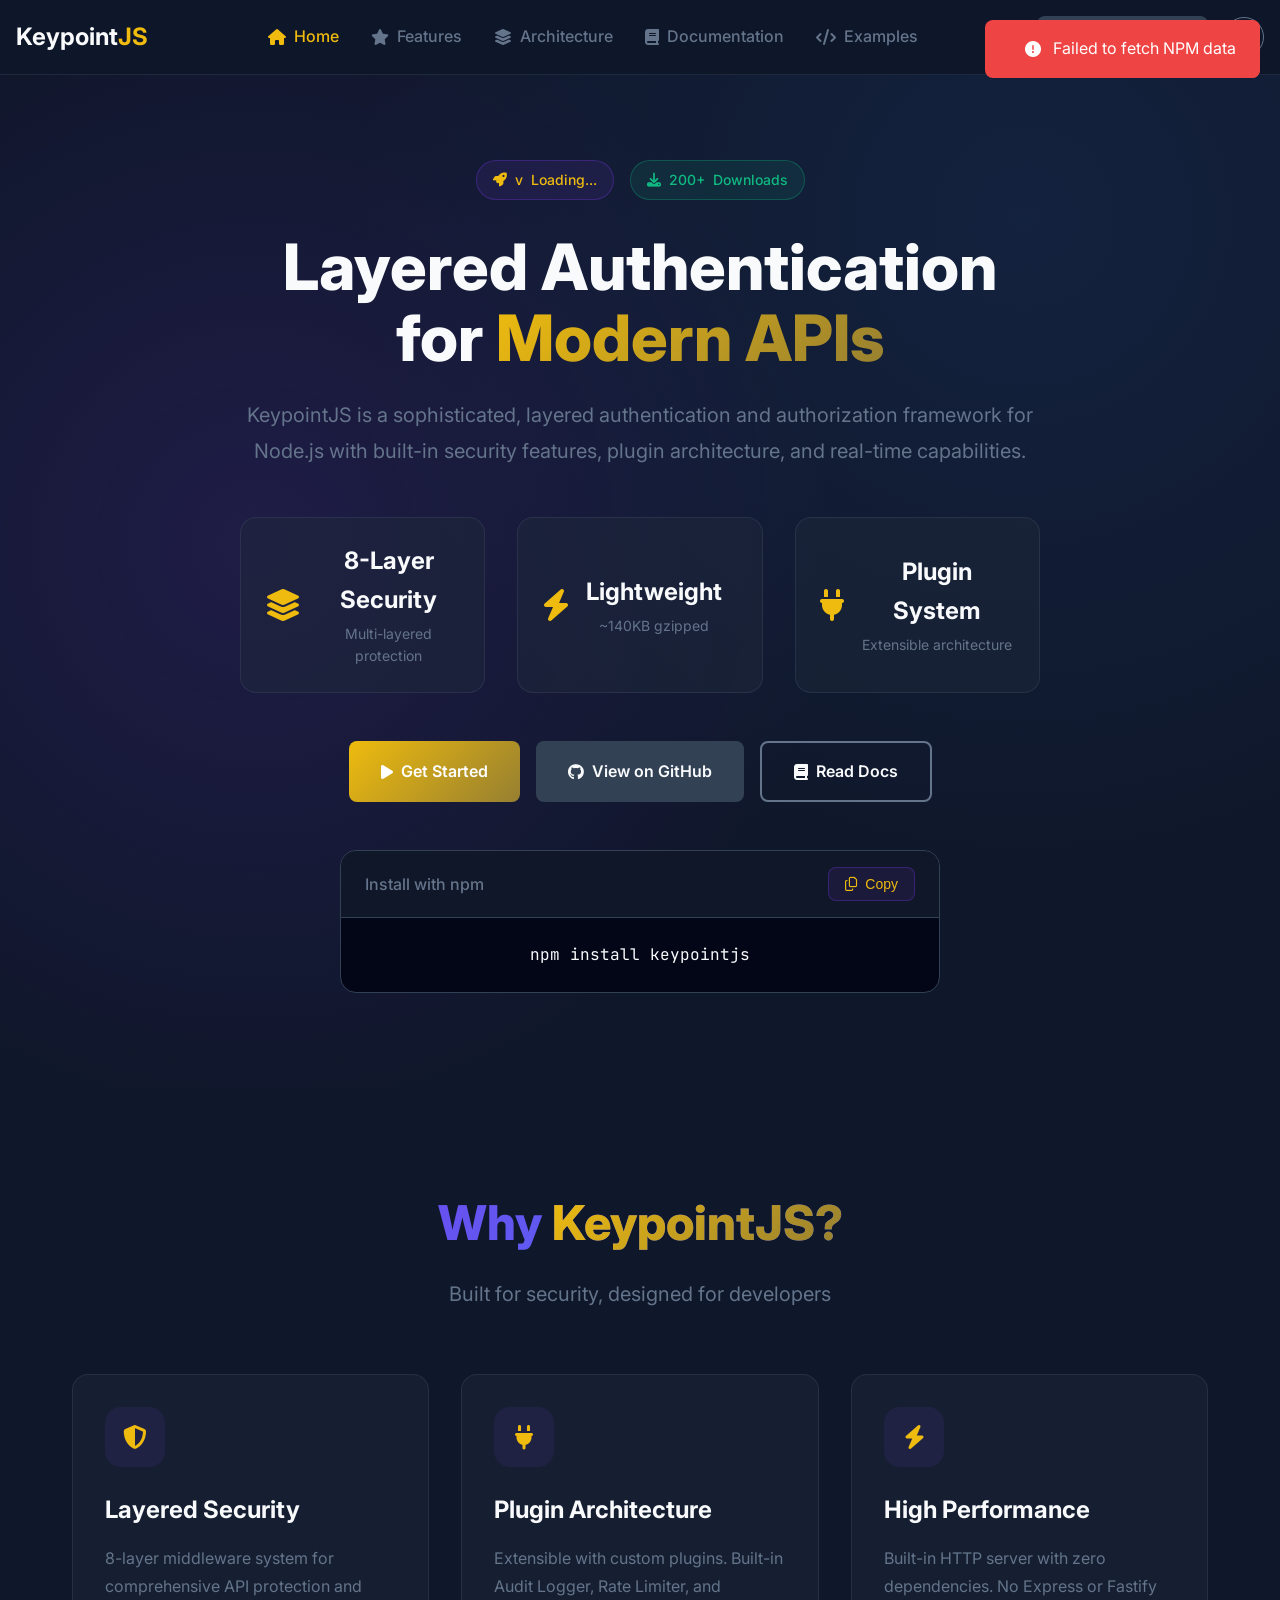
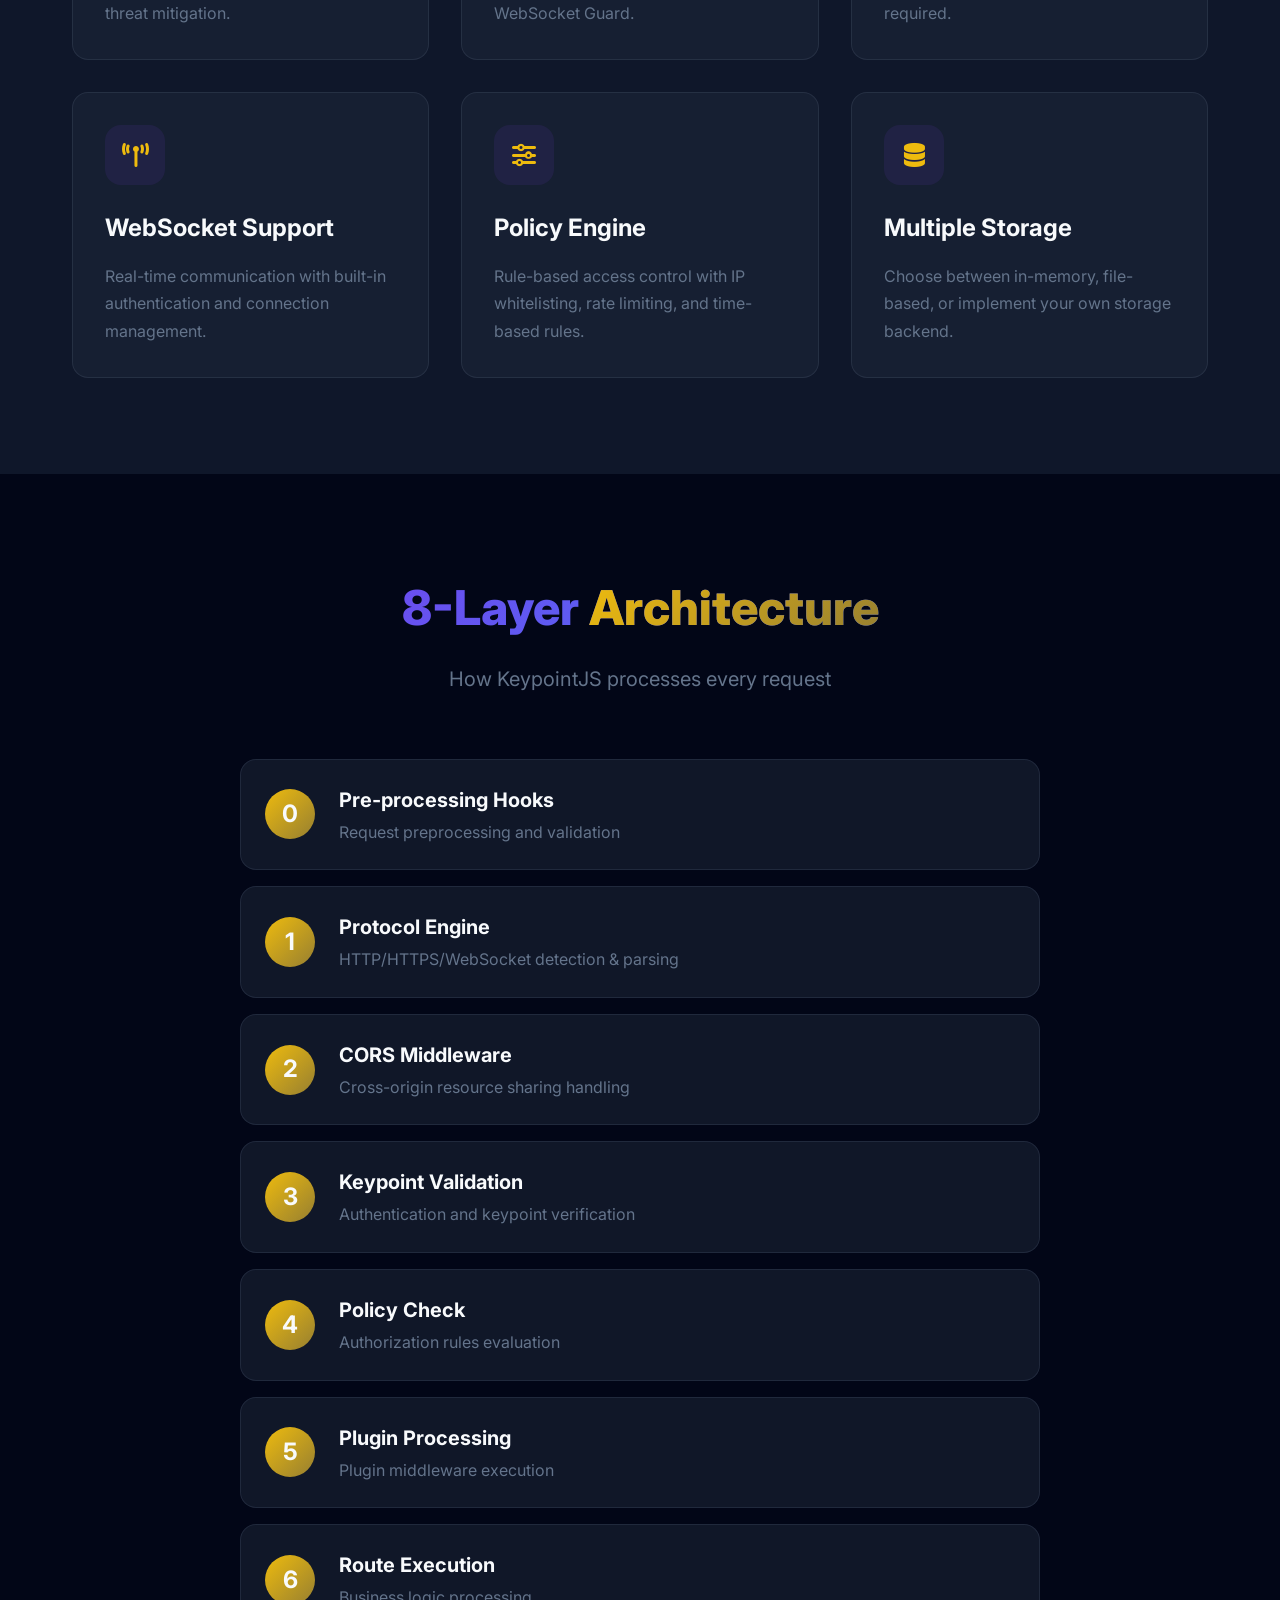
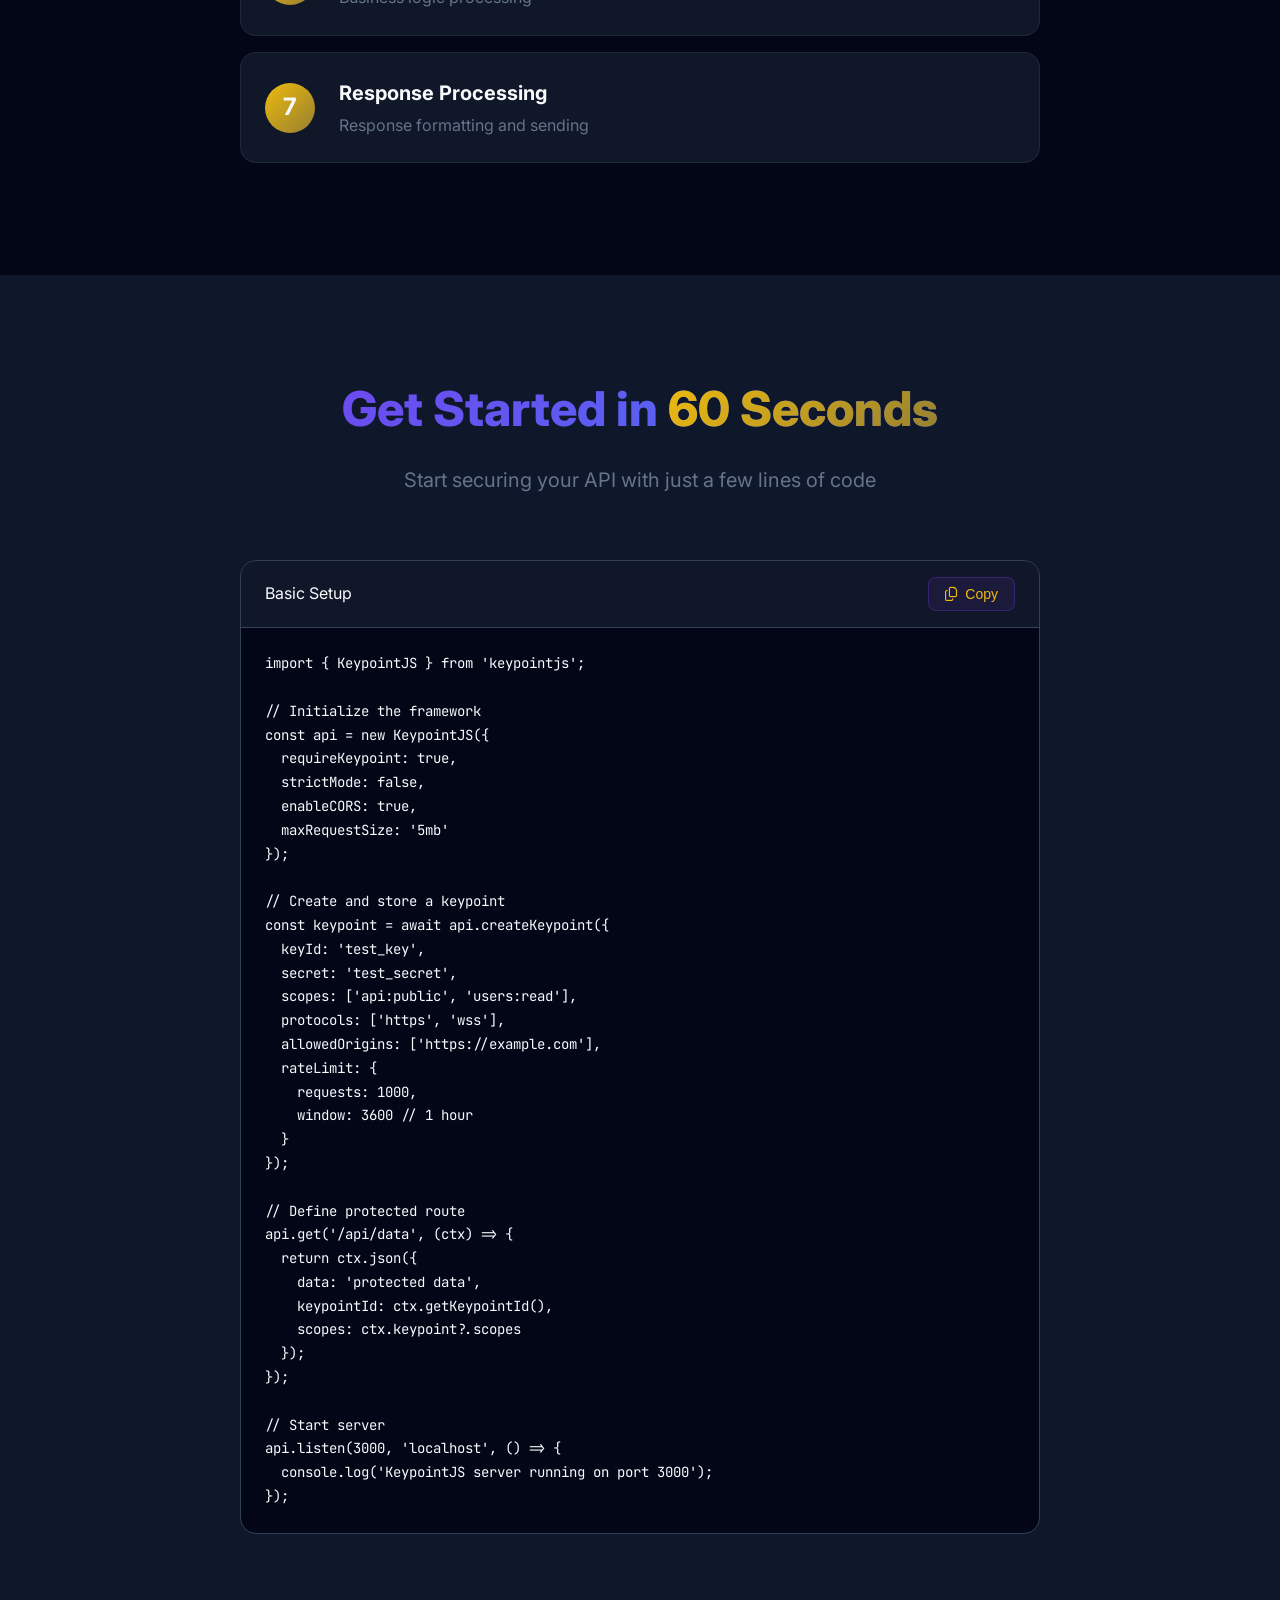
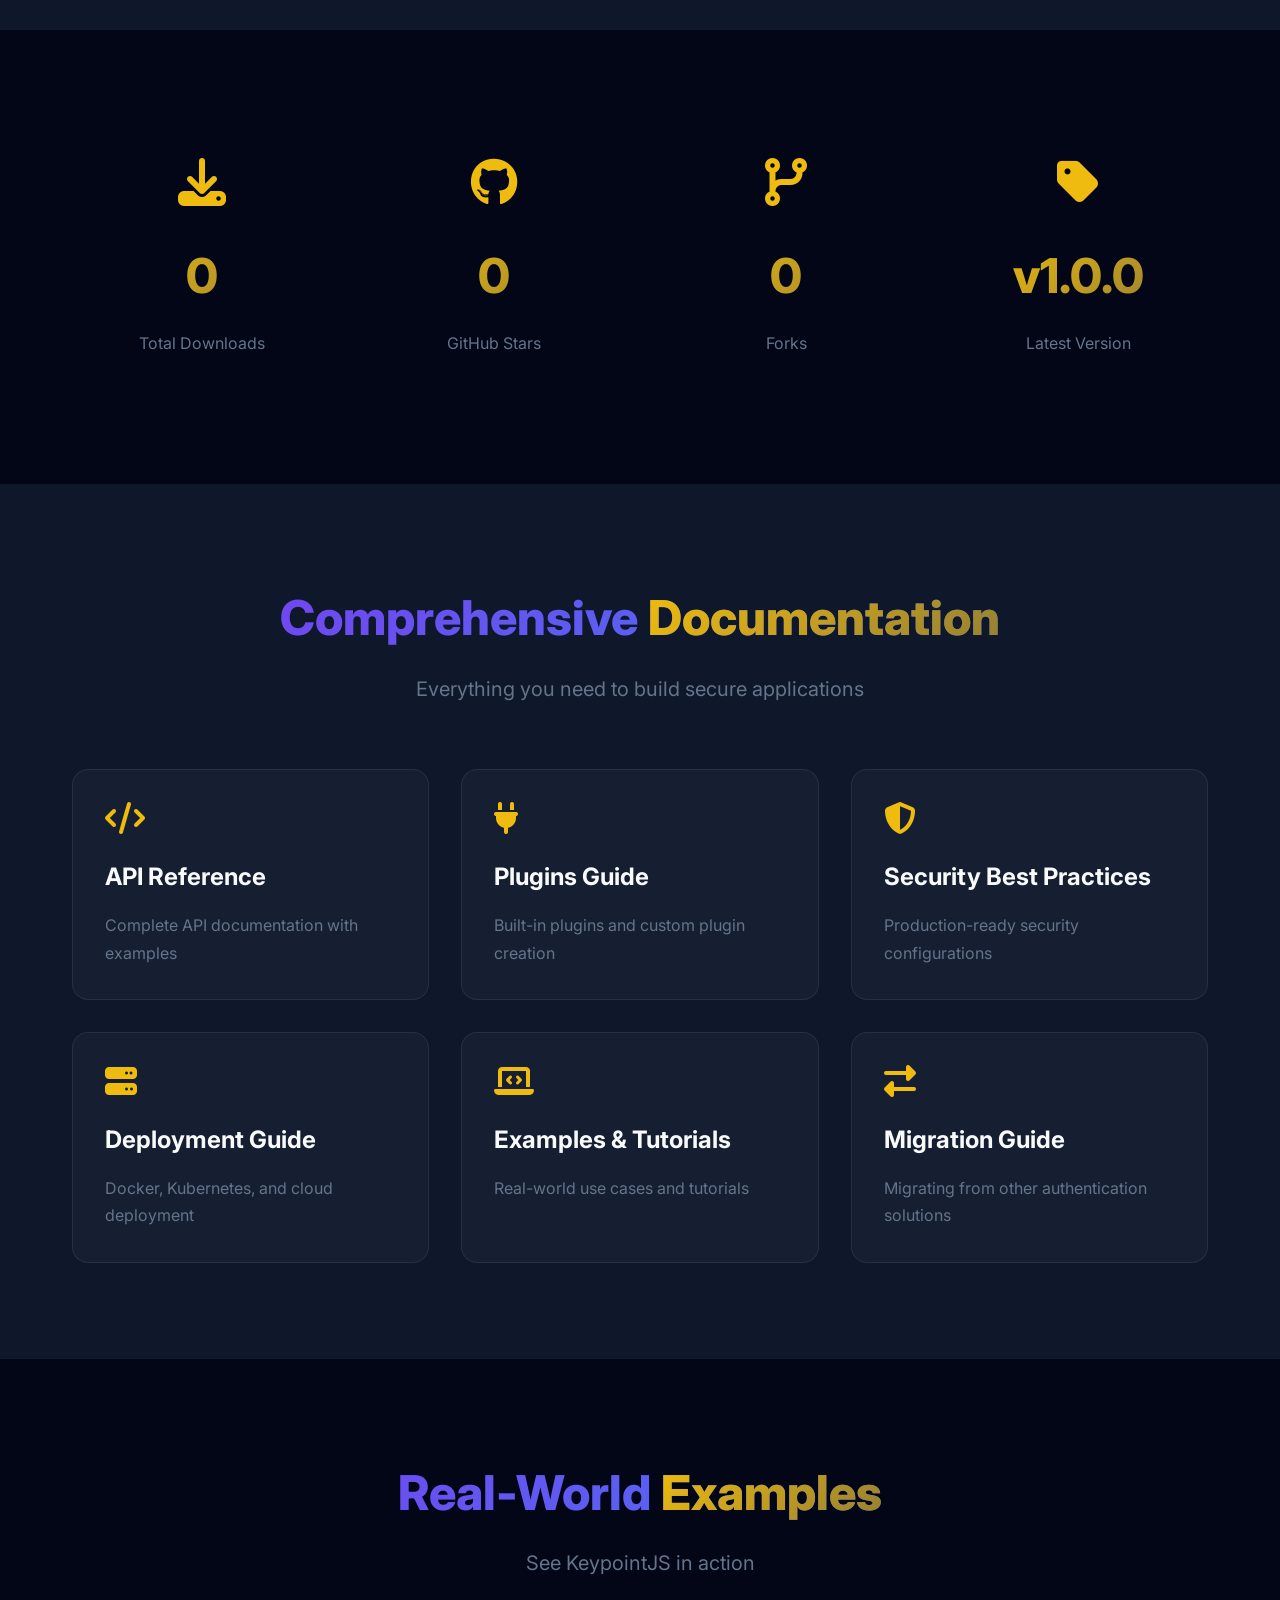
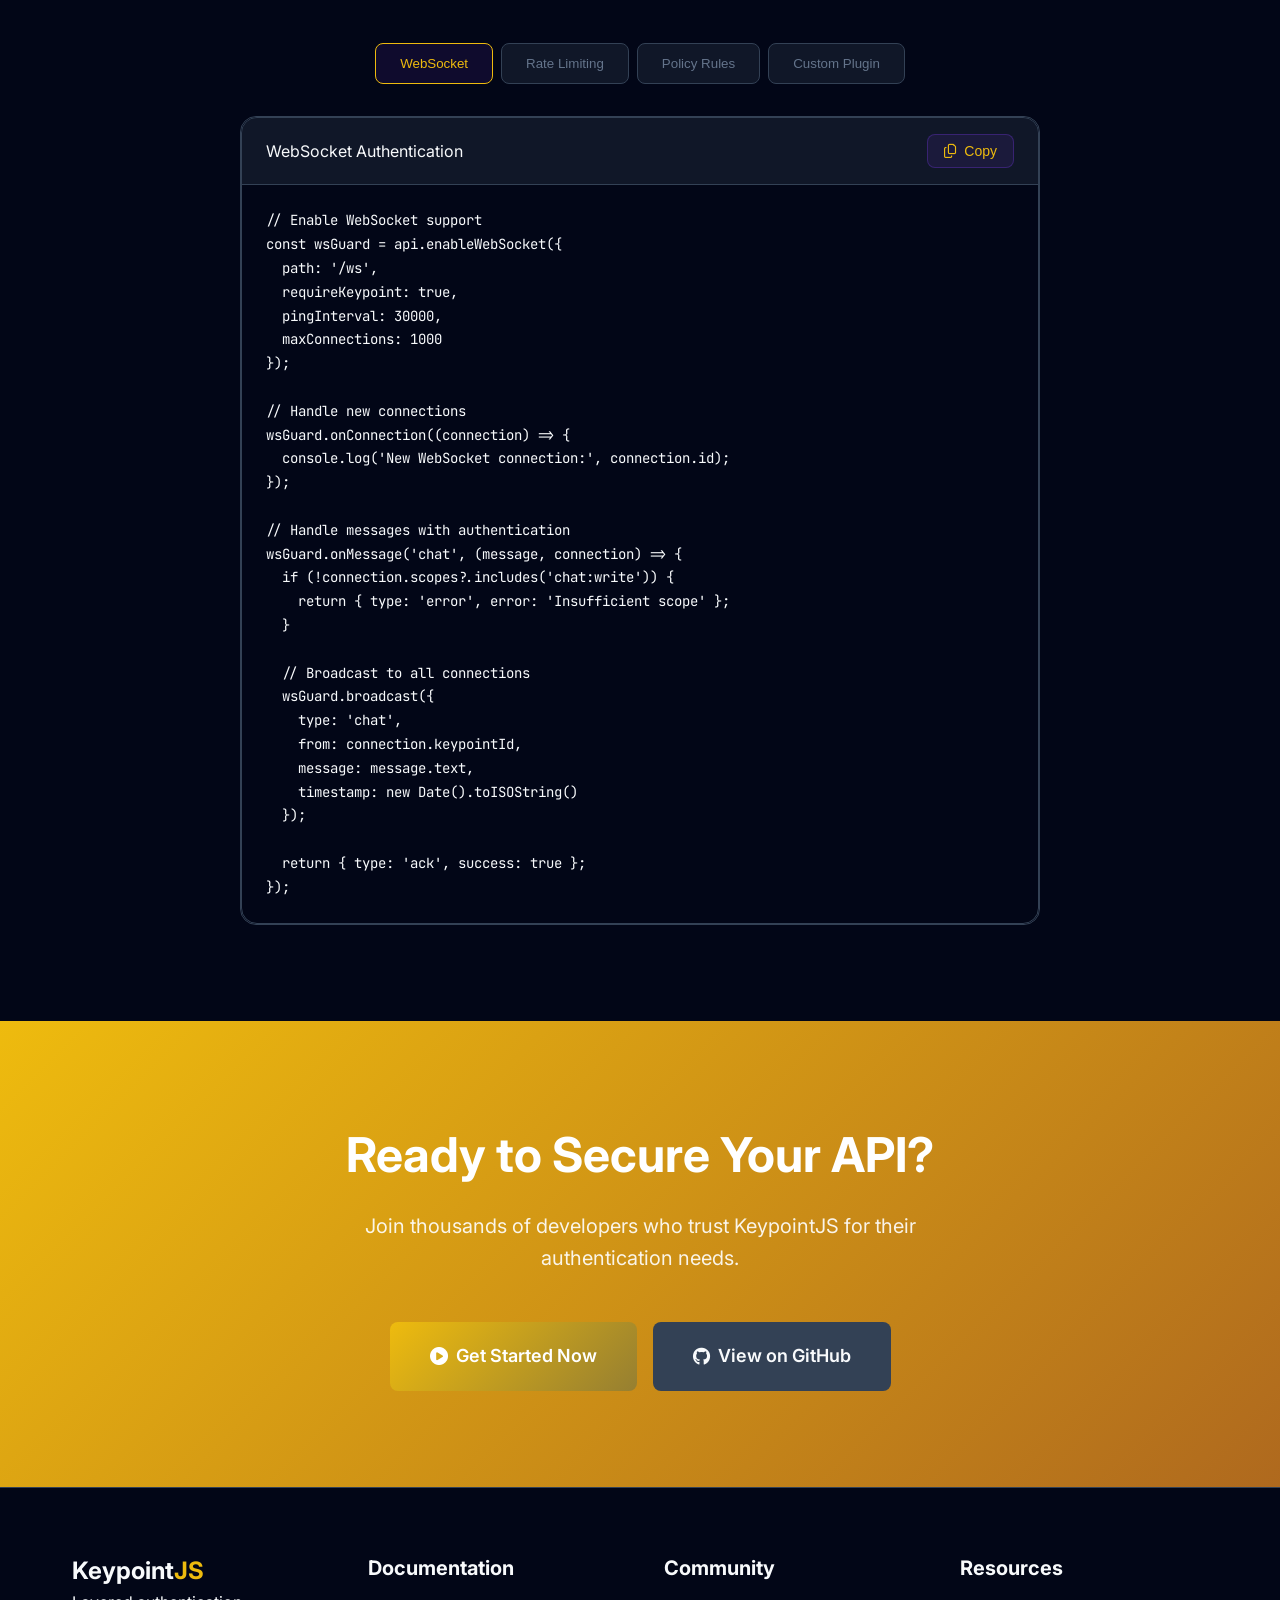
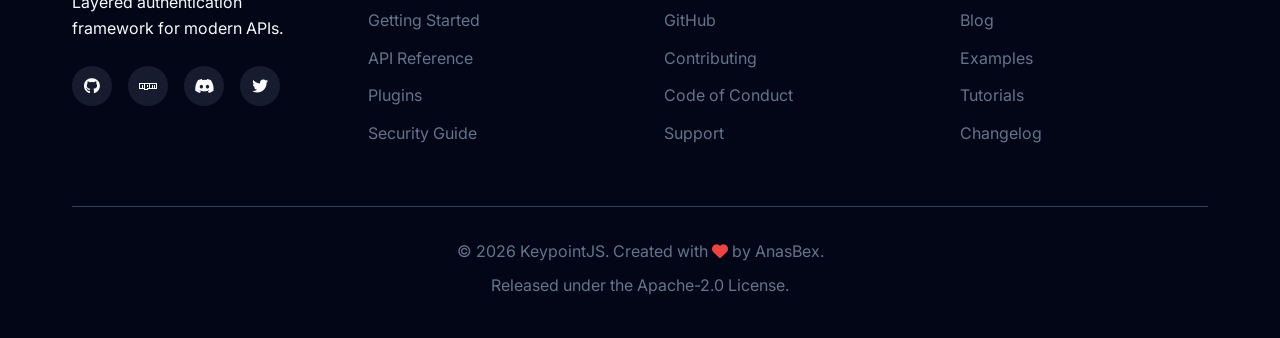
==== commit 2b50caf8: "update index.html" ====
--- a/index.html
+++ b/index.html
@@ -503,7 +503,7 @@
                     <p>Layered authentication framework for modern APIs.</p>
                     <div class="social-links">
                         <a href="https://github.com/anasbex-dev/keypointjs"><i class="fab fa-github"></i></a>
-                        <a href="#"><i class="fab fa-npm"></i></a>
+                        <a href="https://www.npmjs.com/package/keypointjs"><i class="fab fa-npm"></i></a>
                         <a href="#"><i class="fab fa-discord"></i></a>
                         <a href="#"><i class="fab fa-twitter"></i></a>
                     </div>
@@ -520,9 +520,9 @@
                 <div class="footer-section">
                     <h3>Community</h3>
                     <a href="https://github.com/anasbex-dev/keypointjs">GitHub</a>
-                    <a href="#">Contributing</a>
-                    <a href="#">Code of Conduct</a>
-                    <a href="#">Support</a>
+                    <a href="https://github.com/anasbex-dev/keypointjs/blob/main/CONTRIBUTING.md">Contributing</a>
+                    <a href="https://github.com/anasbex-dev/keypointjs/blob/main/CODE_OF_CONDUCT.md">Code of Conduct</a>
+                    <a href="https://ko-fi.com/anasbex">Support</a>
                 </div>
                 
                 <div class="footer-section">
@@ -540,13 +540,11 @@
             </div>
         </div>
     </footer>
-
-    <!-- Back to Top -->
+    
     <button class="back-to-top" id="backToTop">
         <i class="fas fa-arrow-up"></i>
     </button>
 
-    <!-- JavaScript -->
     <script src="js/main.js"></script>
 </body>
 </html>
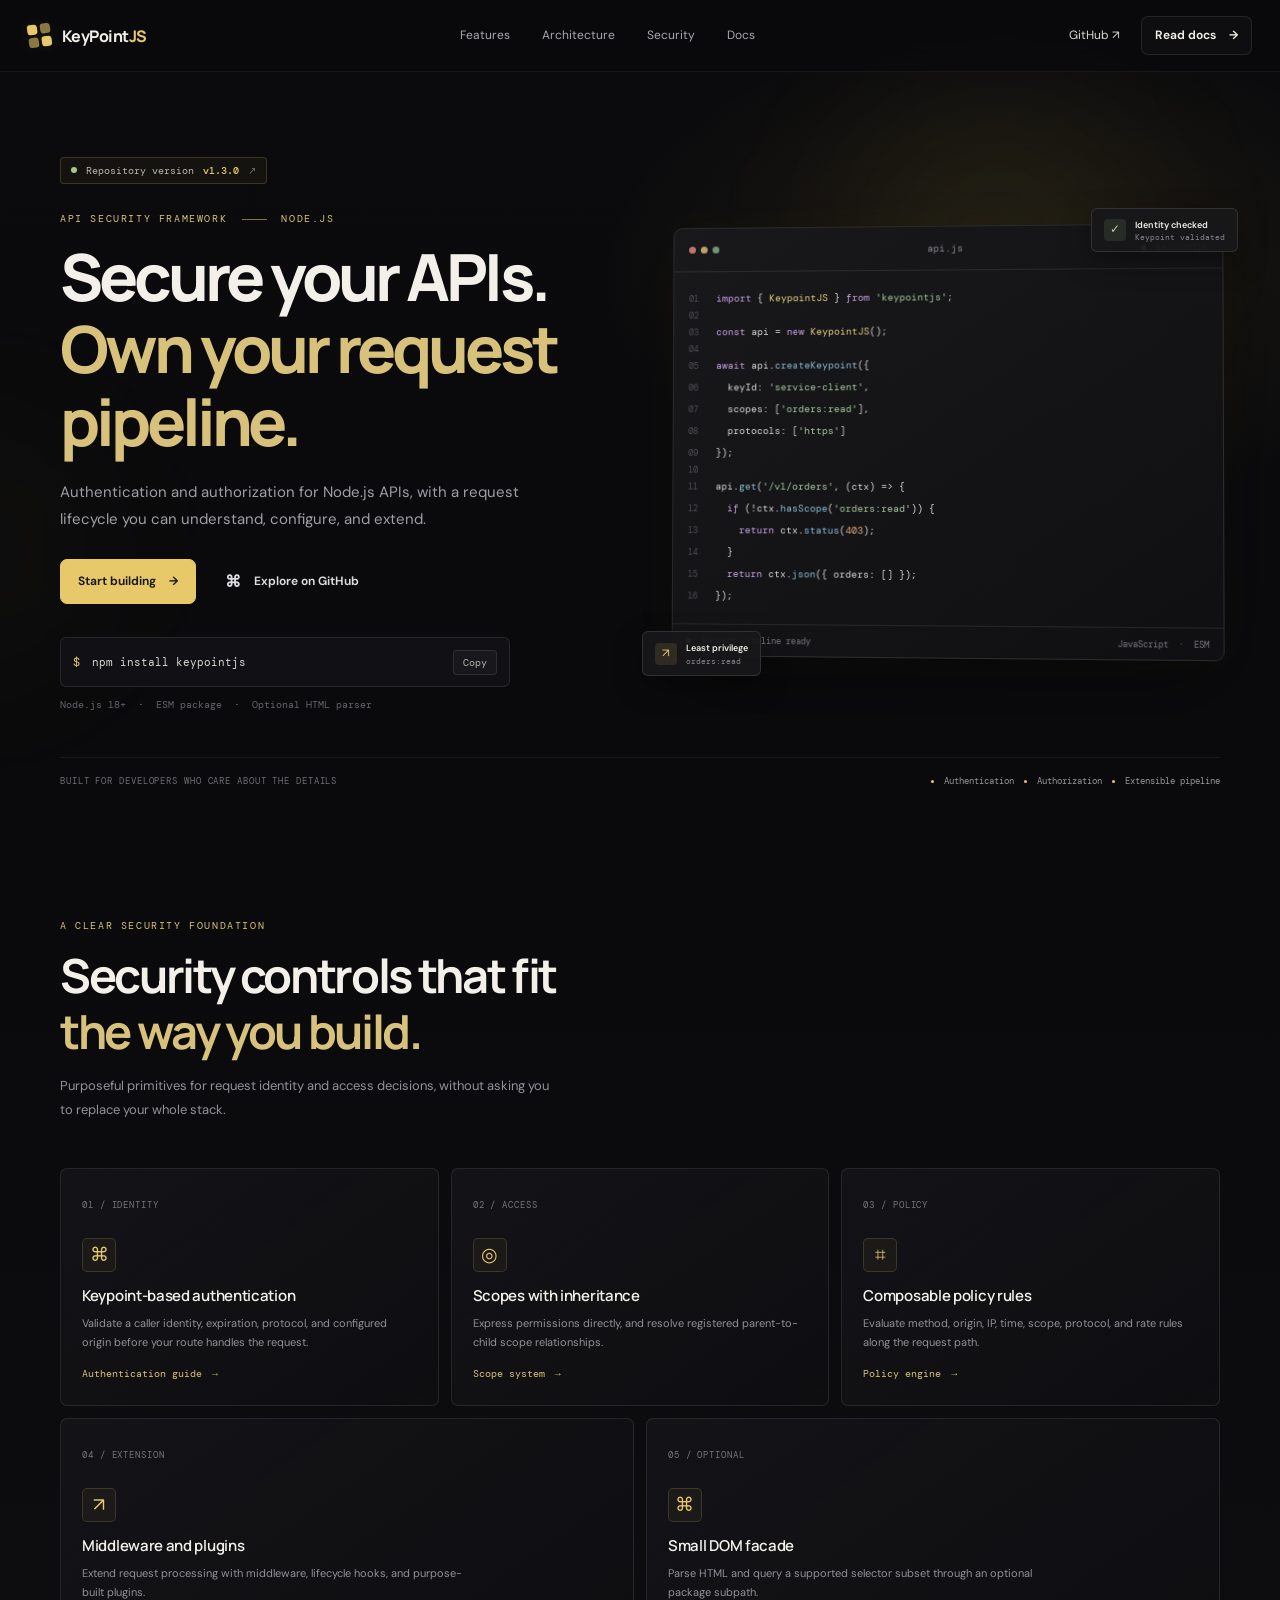
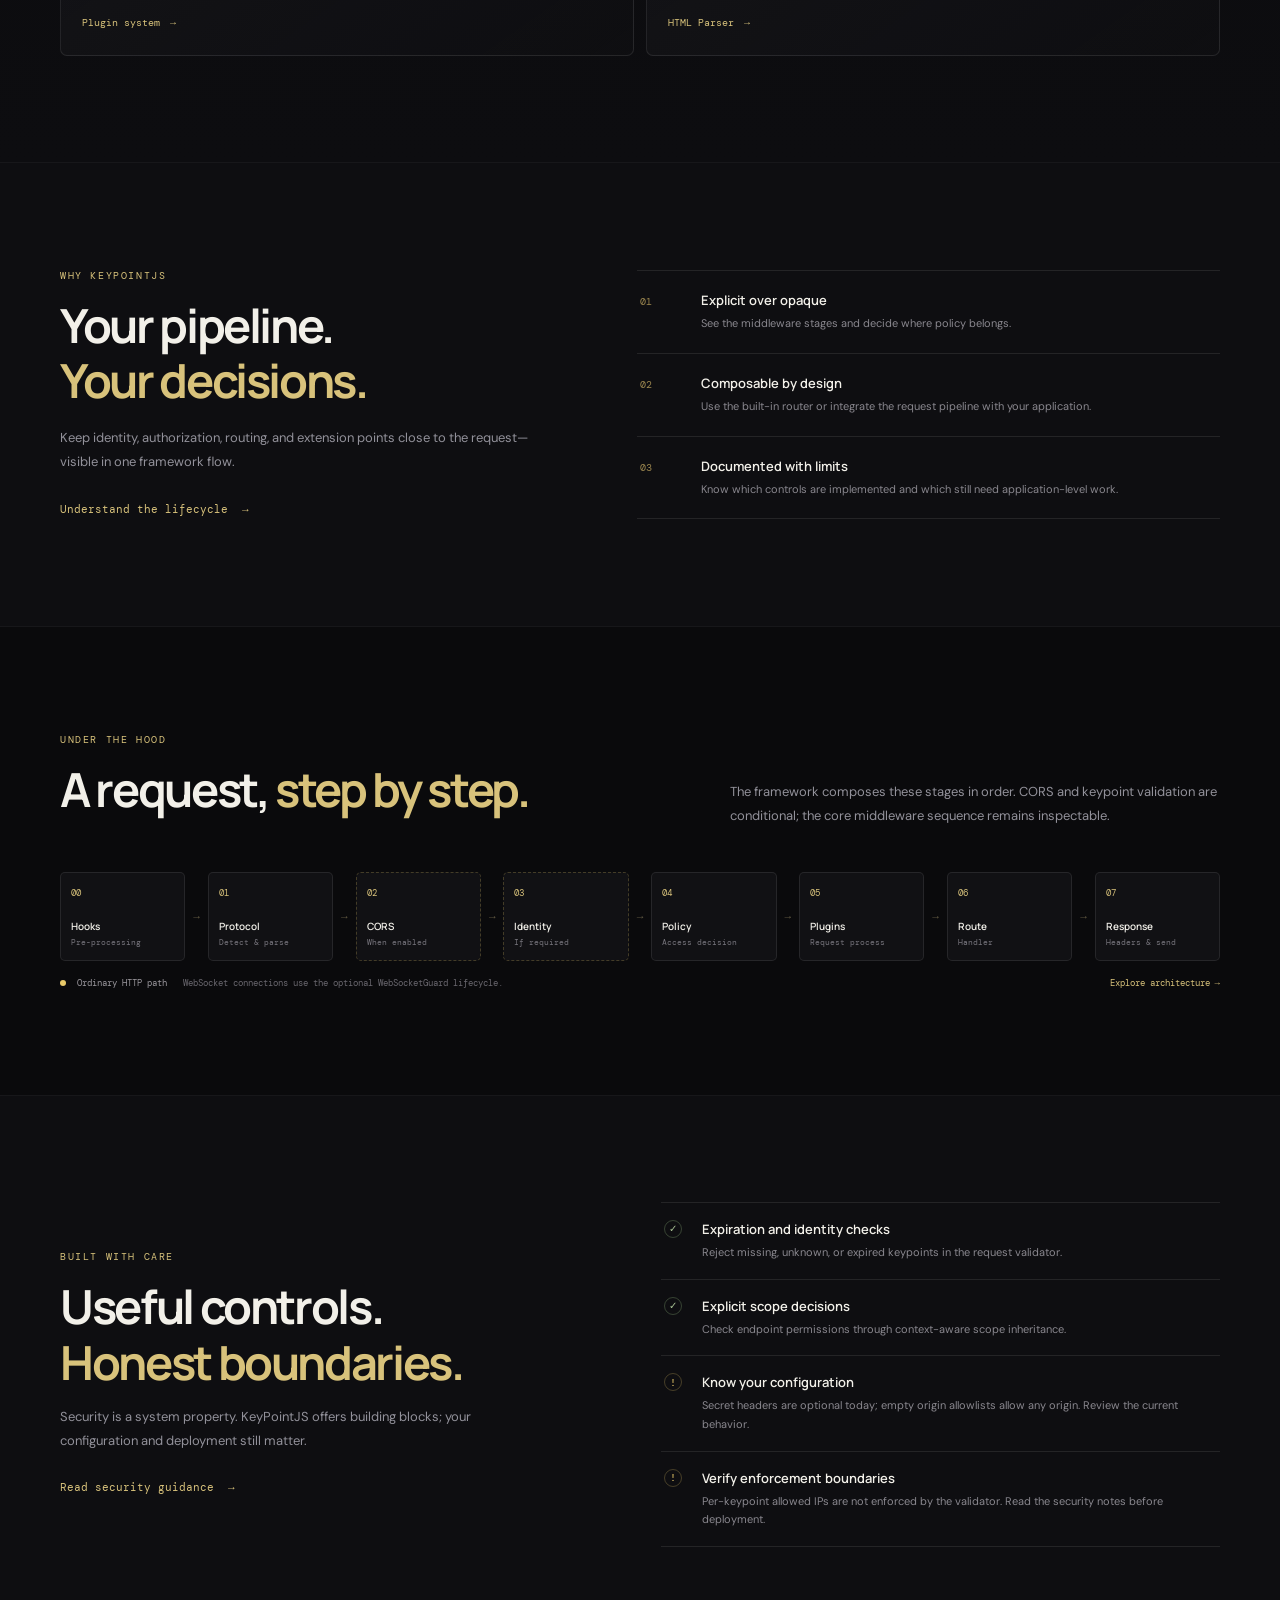
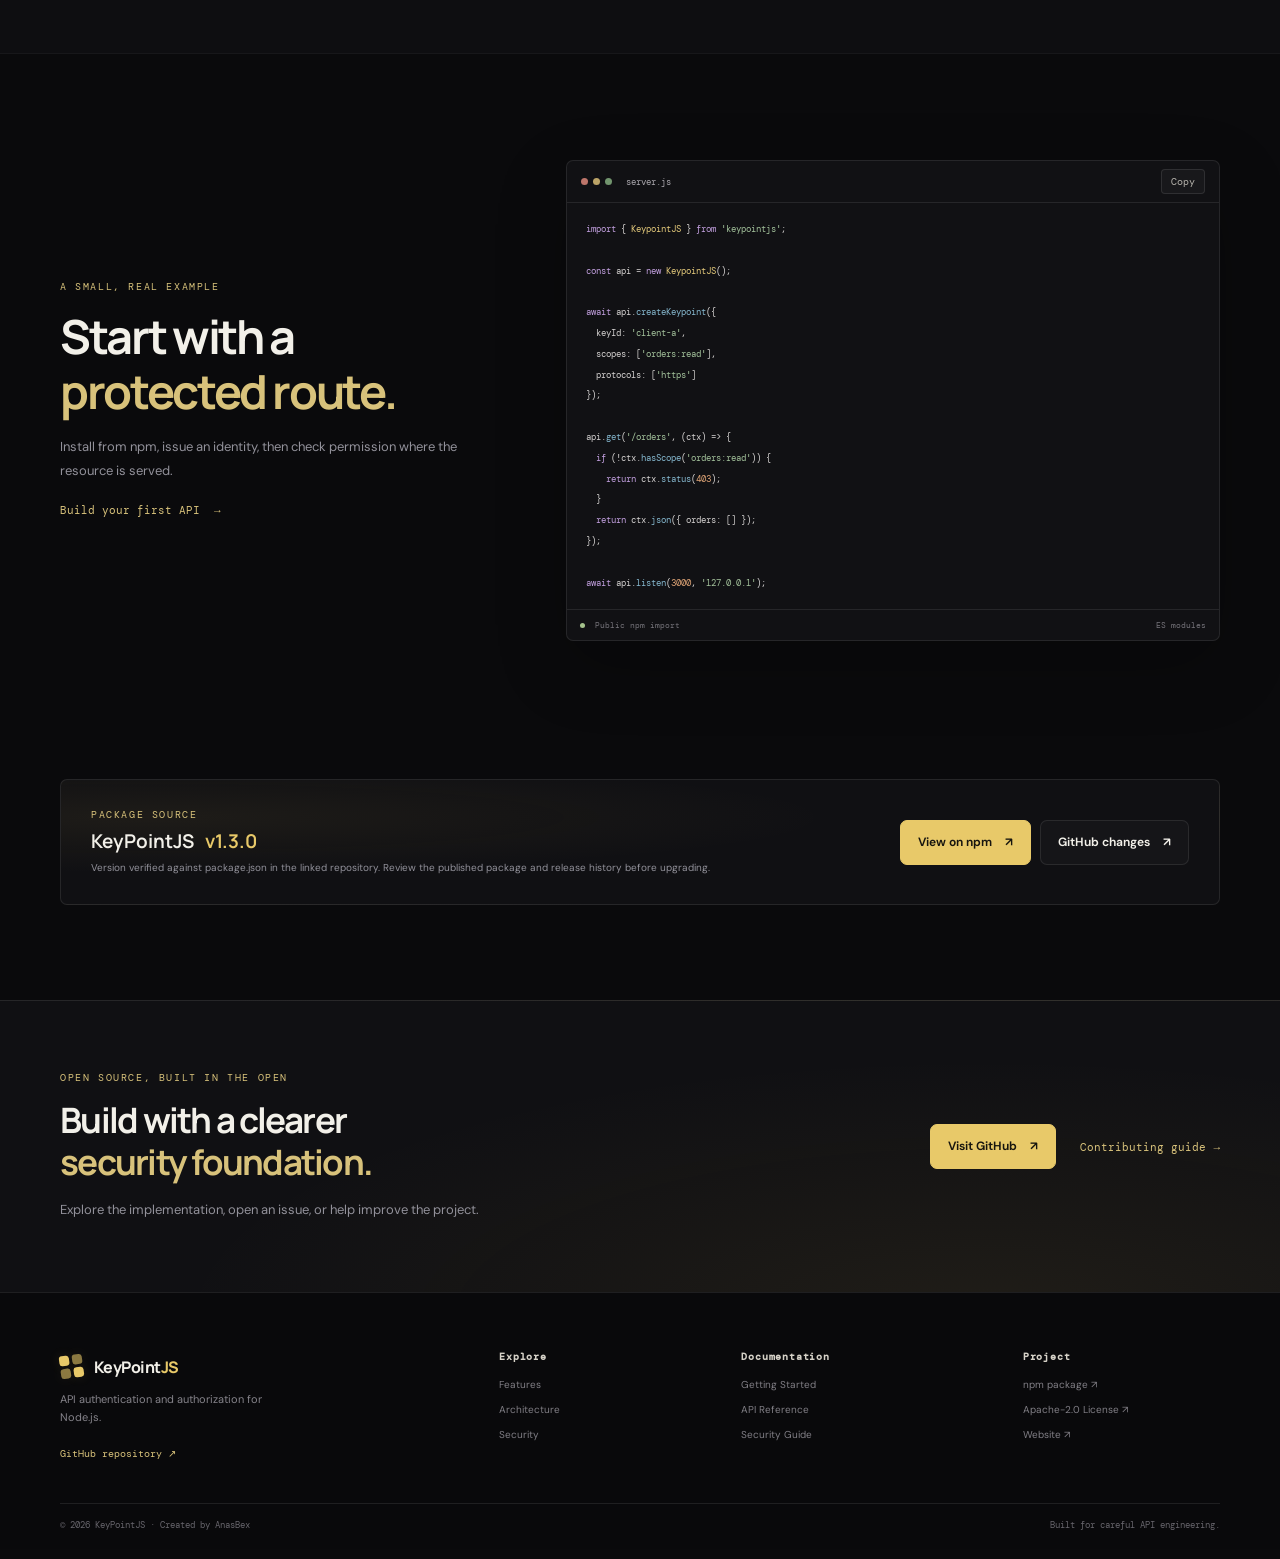
==== commit cf196d2c: "Update UI and New Page Docs KeypointJS 1.3.0" ====
--- a/index.html
+++ b/index.html
@@ -1,550 +1,100 @@
-<!DOCTYPE html>
+<!doctype html>
 <html lang="en">
 <head>
-    <meta charset="UTF-8">
-    <meta name="viewport" content="width=device-width, initial-scale=1.0">
-    
-    <meta name="description" content="KeypointJS is a layered authentication and authorization framework for Node.js">
-       
-    <meta name="keywords" content="KeypointJS, Framework For NodeJS, NodeJS, keypointjs, KeypointJS Framework">
-
-    <meta name="author" content="AnasBex">
-    <title>KeypointJS - Layered Authentication Framework</title>
-    
-    <!-- Font Awesome -->
-    <link rel="stylesheet" href="https://cdnjs.cloudflare.com/ajax/libs/font-awesome/6.4.0/css/all.min.css">
-    
-    <!-- Google Fonts -->
-    <link rel="preconnect" href="https://fonts.googleapis.com">
-    <link rel="preconnect" href="https://fonts.gstatic.com" crossorigin>
-    <link href="https://fonts.googleapis.com/css2?family=Inter:wght@300;400;500;600;700;800&family=JetBrains+Mono:wght@300;400;500&display=swap" rel="stylesheet">
-    
-    <!-- CSS -->
-    <link rel="stylesheet" href="css/style.css">
-    
-    <!-- JSON untuk stats -->
-    <script type="application/ld+json">
-    {
-        "@context": "https://schema.org",
-        "@type": "SoftwareApplication",
-        "name": "KeypointJS",
-        "applicationCategory": "SecurityApplication",
-        "operatingSystem": "Node.js",
-        "author": {
-            "@type": "Person",
-            "name": "AnasBex"
-        },
-        "offers": {
-            "@type": "Offer",
-            "price": "0",
-            "priceCurrency": "USD"
-        }
-    }
-    </script>
+  <meta charset="utf-8">
+  <meta name="viewport" content="width=device-width, initial-scale=1">
+  <meta name="theme-color" content="#0a0a0c">
+  <meta name="description" content="KeyPointJS is a security-focused API authentication and authorization framework for Node.js.">
+  <meta property="og:title" content="KeyPointJS — Secure your APIs">
+  <meta property="og:description" content="Own your request pipeline with KeyPointJS, an API authentication and authorization framework for Node.js.">
+  <meta property="og:type" content="website">
+  <link rel="canonical" href="https://keypointjs.vercel.app/">
+  <link rel="preconnect" href="https://fonts.googleapis.com">
+  <link rel="preconnect" href="https://fonts.gstatic.com" crossorigin>
+  <link href="https://fonts.googleapis.com/css2?family=DM+Mono:wght@400;500&family=DM+Sans:wght@400;500;600;700&family=Manrope:wght@400;500;600;700;800&display=swap" rel="stylesheet">
+  <link rel="stylesheet" href="css/style.css">
+  <title>KeyPointJS — Secure your APIs</title>
 </head>
 <body>
-    <!-- Header & Navigation -->
-    <header class="header">
-        <div class="nav-container">
-            <div class="logo">
+  <header class="site-header">
+    <div class="nav-wrap">
+      <a class="brand" href="#top" aria-label="KeyPointJS home"><span class="brand-mark" aria-hidden="true"><i></i><i></i><i></i><i></i></span><span>KeyPoint<span class="accent">JS</span></span></a>
+      <nav class="nav-links" id="primaryNav" aria-label="Main navigation">
+        <a href="#features">Features</a><a href="#architecture">Architecture</a><a href="#security">Security</a><a href="docs.html?page=getting-started">Docs</a>
+      </nav>
+      <div class="nav-actions"><a class="nav-github" href="https://github.com/anasbex-dev/keypointjs" target="_blank" rel="noreferrer">GitHub <span aria-hidden="true">↗</span></a><a class="button button-small button-outline" href="docs.html?page=getting-started">Read docs <span aria-hidden="true">→</span></a></div>
+      <button class="menu-toggle" id="menuToggle" type="button" aria-label="Open navigation" aria-expanded="false" aria-controls="primaryNav"><span></span><span></span></button>
+    </div>
+  </header>
 
-                <span class="logo-text">Keypoint<span class="logo-highlight">JS</span></span>
-            </div>
-            
-            <nav class="nav">
-                <a href="#home" class="nav-link active"><i class="fas fa-home"></i> Home</a>
-                <a href="#features" class="nav-link"><i class="fas fa-star"></i> Features</a>
-                <a href="#architecture" class="nav-link"><i class="fas fa-layer-group"></i> Architecture</a>
-                <a href="#docs" class="nav-link"><i class="fas fa-book"></i> Documentation</a>
-                <a href="#examples" class="nav-link"><i class="fas fa-code"></i> Examples</a>
-            </nav>
-            
-            <div class="nav-actions">
-               <a href="https://github.com/anasbex-dev/keypointjs" class="github-btn">
-                <i class="fab fa-github"></i> Star <span id="github-stars">Loading...</span>
-                </a>
-                <button class="theme-toggle" id="themeToggle">
-                    <i class="fas fa-moon"></i>
-                </button>
-            </div>
-            
-            <button class="mobile-menu-btn" id="mobileMenuBtn">
-                <i class="fas fa-bars"></i>
-            </button>
+  <main id="top">
+    <section class="hero">
+      <div class="hero-glow hero-glow-one"></div><div class="hero-glow hero-glow-two"></div>
+      <div class="hero-grid"></div>
+      <div class="hero-inner wrap">
+        <div class="hero-copy">
+          <a class="release-pill" href="https://www.npmjs.com/package/keypointjs" target="_blank" rel="noreferrer"><span class="status-dot"></span> Repository version <strong>v1.3.0</strong><span aria-hidden="true">↗</span></a>
+          <p class="eyebrow">API SECURITY FRAMEWORK <span></span> NODE.JS</p>
+          <h1>Secure your APIs.<br><em>Own your request pipeline.</em></h1>
+          <p class="hero-lead">Authentication and authorization for Node.js APIs, with a request lifecycle you can understand, configure, and extend.</p>
+          <div class="hero-ctas"><a class="button button-primary" href="docs.html?page=getting-started">Start building <span aria-hidden="true">→</span></a><a class="button button-quiet" href="https://github.com/anasbex-dev/keypointjs" target="_blank" rel="noreferrer"><span class="github-mark" aria-hidden="true">⌘</span> Explore on GitHub</a></div>
+          <div class="install-box"><span class="terminal-prompt" aria-hidden="true">$</span><code>npm install keypointjs</code><button class="copy-button" data-copy="npm install keypointjs" aria-label="Copy install command">Copy</button></div>
+          <p class="hero-note">Node.js 18+ <span>·</span> ESM package <span>·</span> Optional HTML parser</p>
         </div>
-    </header>
-
-    <!-- Hero Section -->
-    <section class="hero" id="home">
-        <div class="hero-bg"></div>
-        <div class="container">
-            <div class="hero-content">
-                <div class="hero-badge">
-<span class="badge"><i class="fas fa-rocket"></i> v<span id="npm-version">Loading...</span></span>
-<span class="badge badge-success"><i class="fas fa-download"></i> <span id="npm-downloads">200+</span> Downloads</span>
-                </div>
-                
-                <h1 class="hero-title">Layered Authentication for <span class="gradient-text">Modern APIs</span></h1>
-                
-                <p class="hero-description">
-                    KeypointJS is a sophisticated, layered authentication and authorization framework for Node.js 
-                    with built-in security features, plugin architecture, and real-time capabilities.
-                </p>
-                
-                <div class="hero-stats">
-                    <div class="stat">
-                        <i class="fas fa-layer-group"></i>
-                        <div>
-                            <h3>8-Layer Security</h3>
-                            <p>Multi-layered protection</p>
-                        </div>
-                    </div>
-                    <div class="stat">
-                        <i class="fas fa-bolt"></i>
-                        <div>
-                            <h3>Lightweight</h3>
-                            <p>~140KB gzipped</p>
-                        </div>
-                    </div>
-                    <div class="stat">
-                        <i class="fas fa-plug"></i>
-                        <div>
-                            <h3>Plugin System</h3>
-                            <p>Extensible architecture</p>
-                        </div>
-                    </div>
-                </div>
-                
-                <div class="hero-actions">
-                    <a href="#installation" class="btn btn-primary">
-                        <i class="fas fa-play"></i> Get Started
-                    </a>
-                    <a href="https://github.com/anasbex-dev/keypointjs" class="btn btn-secondary">
-                        <i class="fab fa-github"></i> View on GitHub
-                    </a>
-                    <a href="#docs" class="btn btn-outline">
-                        <i class="fas fa-book"></i> Read Docs
-                    </a>
-                </div>
-                
-                <!-- Install Command -->
-                <div class="install-command">
-                    <div class="install-header">
-                        <span>Install with npm</span>
-                        <button class="copy-btn" onclick="copyToClipboard('npm install keypointjs')">
-                            <i class="far fa-copy"></i> Copy
-                        </button>
-                    </div>
-                    <pre><code class="language-bash">npm install keypointjs</code></pre>
-                </div>
-            </div>
+        <div class="hero-visual" aria-label="KeyPointJS API code example">
+          <div class="editor-window"><div class="editor-top"><div class="traffic"><i></i><i></i><i></i></div><span>api.js</span><span class="editor-status"><b></b> keypointjs</span></div><div class="editor-code"><div><span class="line">01</span><code><span class="tok-purple">import</span> { <span class="tok-yellow">KeypointJS</span> } <span class="tok-purple">from</span> <span class="tok-green">'keypointjs'</span>;</code></div><div class="blank"><span class="line">02</span></div><div><span class="line">03</span><code><span class="tok-purple">const</span> api = <span class="tok-purple">new</span> <span class="tok-yellow">KeypointJS</span>();</code></div><div class="blank"><span class="line">04</span></div><div><span class="line">05</span><code><span class="tok-purple">await</span> api.<span class="tok-blue">createKeypoint</span>({</code></div><div><span class="line">06</span><code>  keyId: <span class="tok-green">'service-client'</span>,</code></div><div><span class="line">07</span><code>  scopes: [<span class="tok-green">'orders:read'</span>],</code></div><div><span class="line">08</span><code>  protocols: [<span class="tok-green">'https'</span>]</code></div><div><span class="line">09</span><code>});</code></div><div class="blank"><span class="line">10</span></div><div><span class="line">11</span><code>api.<span class="tok-blue">get</span>(<span class="tok-green">'/v1/orders'</span>, (ctx) =&gt; {</code></div><div><span class="line">12</span><code>  <span class="tok-purple">if</span> (!ctx.<span class="tok-blue">hasScope</span>(<span class="tok-green">'orders:read'</span>)) {</code></div><div><span class="line">13</span><code>    <span class="tok-purple">return</span> ctx.<span class="tok-blue">status</span>(<span class="tok-orange">403</span>);</code></div><div><span class="line">14</span><code>  }</code></div><div><span class="line">15</span><code>  <span class="tok-purple">return</span> ctx.<span class="tok-blue">json</span>({ orders: [] });</code></div><div><span class="line">16</span><code>});</code></div></div><div class="editor-bottom"><span><i></i> Request pipeline ready</span><span>JavaScript&nbsp; · &nbsp;ESM</span></div></div>
+          <div class="float-chip chip-top"><span class="chip-icon">✓</span><span><b>Identity checked</b><small>Keypoint validated</small></span></div><div class="float-chip chip-bottom"><span class="chip-icon chip-icon-dark">↗</span><span><b>Least privilege</b><small>orders:read</small></span></div>
         </div>
+      </div>
+      <div class="hero-bottom wrap"><span>BUILT FOR DEVELOPERS WHO CARE ABOUT THE DETAILS</span><div><i></i> Authentication <i></i> Authorization <i></i> Extensible pipeline</div></div>
     </section>
 
-    <!-- Features Section -->
-    <section class="section" id="features">
-        <div class="container">
-            <div class="section-header">
-                <h2 class="section-title">Why <span class="gradient-text">KeypointJS?</span></h2>
-                <p class="section-subtitle">Built for security, designed for developers</p>
-            </div>
-            
-            <div class="features-grid">
-                <div class="feature-card">
-                    <div class="feature-icon">
-                        <i class="fas fa-shield-alt"></i>
-                    </div>
-                    <h3>Layered Security</h3>
-                    <p>8-layer middleware system for comprehensive API protection and threat mitigation.</p>
-                </div>
-                
-                <div class="feature-card">
-                    <div class="feature-icon">
-                        <i class="fas fa-plug"></i>
-                    </div>
-                    <h3>Plugin Architecture</h3>
-                    <p>Extensible with custom plugins. Built-in Audit Logger, Rate Limiter, and WebSocket Guard.</p>
-                </div>
-                
-                <div class="feature-card">
-                    <div class="feature-icon">
-                        <i class="fas fa-bolt"></i>
-                    </div>
-                    <h3>High Performance</h3>
-                    <p>Built-in HTTP server with zero dependencies. No Express or Fastify required.</p>
-                </div>
-                
-                <div class="feature-card">
-                    <div class="feature-icon">
-                        <i class="fas fa-broadcast-tower"></i>
-                    </div>
-                    <h3>WebSocket Support</h3>
-                    <p>Real-time communication with built-in authentication and connection management.</p>
-                </div>
-                
-                <div class="feature-card">
-                    <div class="feature-icon">
-                        <i class="fas fa-sliders-h"></i>
-                    </div>
-                    <h3>Policy Engine</h3>
-                    <p>Rule-based access control with IP whitelisting, rate limiting, and time-based rules.</p>
-                </div>
-                
-                <div class="feature-card">
-                    <div class="feature-icon">
-                        <i class="fas fa-database"></i>
-                    </div>
-                    <h3>Multiple Storage</h3>
-                    <p>Choose between in-memory, file-based, or implement your own storage backend.</p>
-                </div>
-            </div>
-        </div>
-    </section>
+    <section class="section features-section" id="features"><div class="wrap">
+      <div class="section-heading"><p class="eyebrow">A CLEAR SECURITY FOUNDATION</p><h2>Security controls that fit<br><em>the way you build.</em></h2><p>Purposeful primitives for request identity and access decisions, without asking you to replace your whole stack.</p></div>
+      <div class="feature-grid">
+        <article class="feature-card feature-card-large"><span class="feature-index">01 / IDENTITY</span><div class="feature-icon icon-key">⌘</div><h3>Keypoint-based authentication</h3><p>Validate a caller identity, expiration, protocol, and configured origin before your route handles the request.</p><a href="docs.html?page=authentication">Authentication guide <span>→</span></a></article>
+        <article class="feature-card"><span class="feature-index">02 / ACCESS</span><div class="feature-icon">◎</div><h3>Scopes with inheritance</h3><p>Express permissions directly, and resolve registered parent-to-child scope relationships.</p><a href="docs.html?page=scopes">Scope system <span>→</span></a></article>
+        <article class="feature-card"><span class="feature-index">03 / POLICY</span><div class="feature-icon">⌗</div><h3>Composable policy rules</h3><p>Evaluate method, origin, IP, time, scope, protocol, and rate rules along the request path.</p><a href="docs.html?page=policy">Policy engine <span>→</span></a></article>
+        <article class="feature-card"><span class="feature-index">04 / EXTENSION</span><div class="feature-icon">↗</div><h3>Middleware and plugins</h3><p>Extend request processing with middleware, lifecycle hooks, and purpose-built plugins.</p><a href="docs.html?page=plugins">Plugin system <span>→</span></a></article>
+        <article class="feature-card"><span class="feature-index">05 / OPTIONAL</span><div class="feature-icon">⌘</div><h3>Small DOM facade</h3><p>Parse HTML and query a supported selector subset through an optional package subpath.</p><a href="docs.html?page=html-parser">HTML Parser <span>→</span></a></article>
+      </div>
+    </div></section>
 
-    <!-- Architecture Section -->
-    <section class="section section-dark" id="architecture">
-        <div class="container">
-            <div class="section-header">
-                <h2 class="section-title">8-Layer <span class="gradient-text">Architecture</span></h2>
-                <p class="section-subtitle">How KeypointJS processes every request</p>
-            </div>
-            
-            <div class="architecture">
-                <div class="layer">
-                    <div class="layer-number">0</div>
-                    <div class="layer-content">
-                        <h3>Pre-processing Hooks</h3>
-                        <p>Request preprocessing and validation</p>
-                    </div>
-                </div>
-                
-                <div class="layer">
-                    <div class="layer-number">1</div>
-                    <div class="layer-content">
-                        <h3>Protocol Engine</h3>
-                        <p>HTTP/HTTPS/WebSocket detection & parsing</p>
-                    </div>
-                </div>
-                
-                <div class="layer">
-                    <div class="layer-number">2</div>
-                    <div class="layer-content">
-                        <h3>CORS Middleware</h3>
-                        <p>Cross-origin resource sharing handling</p>
-                    </div>
-                </div>
-                
-                <div class="layer">
-                    <div class="layer-number">3</div>
-                    <div class="layer-content">
-                        <h3>Keypoint Validation</h3>
-                        <p>Authentication and keypoint verification</p>
-                    </div>
-                </div>
-                
-                <div class="layer">
-                    <div class="layer-number">4</div>
-                    <div class="layer-content">
-                        <h3>Policy Check</h3>
-                        <p>Authorization rules evaluation</p>
-                    </div>
-                </div>
-                
-                <div class="layer">
-                    <div class="layer-number">5</div>
-                    <div class="layer-content">
-                        <h3>Plugin Processing</h3>
-                        <p>Plugin middleware execution</p>
-                    </div>
-                </div>
-                
-                <div class="layer">
-                    <div class="layer-number">6</div>
-                    <div class="layer-content">
-                        <h3>Route Execution</h3>
-                        <p>Business logic processing</p>
-                    </div>
-                </div>
-                
-                <div class="layer">
-                    <div class="layer-number">7</div>
-                    <div class="layer-content">
-                        <h3>Response Processing</h3>
-                        <p>Response formatting and sending</p>
-                    </div>
-                </div>
-            </div>
-        </div>
-    </section>
+    <section class="section why-section"><div class="wrap why-layout"><div><p class="eyebrow">WHY KEYPOINTJS</p><h2>Your pipeline.<br><em>Your decisions.</em></h2><p class="why-lead">Keep identity, authorization, routing, and extension points close to the request—visible in one framework flow.</p><a class="text-link" href="docs.html?page=lifecycle">Understand the lifecycle <span>→</span></a></div><div class="principles"><article><span>01</span><div><h3>Explicit over opaque</h3><p>See the middleware stages and decide where policy belongs.</p></div></article><article><span>02</span><div><h3>Composable by design</h3><p>Use the built-in router or integrate the request pipeline with your application.</p></div></article><article><span>03</span><div><h3>Documented with limits</h3><p>Know which controls are implemented and which still need application-level work.</p></div></article></div></div></section>
 
-    <!-- Quick Start Section -->
-    <section class="section" id="installation">
-        <div class="container">
-            <div class="section-header">
-                <h2 class="section-title">Get Started in <span class="gradient-text">60 Seconds</span></h2>
-                <p class="section-subtitle">Start securing your API with just a few lines of code</p>
-            </div>
-            
-            <div class="quick-start">
-                <div class="code-block">
-                    <div class="code-header">
-                        <span>Basic Setup</span>
-                        <button class="copy-btn" onclick="copyToClipboard(document.querySelector('#basicSetup').textContent)">
-                            <i class="far fa-copy"></i> Copy
-                        </button>
-                    </div>
-                    <pre><code id="basicSetup" class="language-javascript">import { KeypointJS } from 'keypointjs';
+    <section class="section architecture-section" id="architecture"><div class="wrap"><div class="section-heading section-heading-row"><div><p class="eyebrow">UNDER THE HOOD</p><h2>A request, <em>step by step.</em></h2></div><p>The framework composes these stages in order. CORS and keypoint validation are conditional; the core middleware sequence remains inspectable.</p></div>
+      <div class="pipeline"><article><span>00</span><b>Hooks</b><small>Pre-processing</small></article><i>→</i><article><span>01</span><b>Protocol</b><small>Detect & parse</small></article><i>→</i><article class="pipeline-conditional"><span>02</span><b>CORS</b><small>When enabled</small></article><i>→</i><article class="pipeline-conditional"><span>03</span><b>Identity</b><small>If required</small></article><i>→</i><article><span>04</span><b>Policy</b><small>Access decision</small></article><i>→</i><article><span>05</span><b>Plugins</b><small>Request process</small></article><i>→</i><article><span>06</span><b>Route</b><small>Handler</small></article><i>→</i><article><span>07</span><b>Response</b><small>Headers & send</small></article></div>
+      <div class="architecture-foot"><span><i></i> Ordinary HTTP path</span><span class="muted">WebSocket connections use the optional WebSocketGuard lifecycle.</span><a href="docs.html?page=architecture">Explore architecture →</a></div>
+    </div></section>
 
-// Initialize the framework
-const api = new KeypointJS({
-  requireKeypoint: true,
-  strictMode: false,
-  enableCORS: true,
-  maxRequestSize: '5mb'
+    <section class="section security-section" id="security"><div class="wrap security-layout"><div class="section-heading"><p class="eyebrow">BUILT WITH CARE</p><h2>Useful controls.<br><em>Honest boundaries.</em></h2><p>Security is a system property. KeyPointJS offers building blocks; your configuration and deployment still matter.</p><a class="text-link" href="docs.html?page=security">Read security guidance <span>→</span></a></div><div class="security-list"><article><span class="security-check">✓</span><div><h3>Expiration and identity checks</h3><p>Reject missing, unknown, or expired keypoints in the request validator.</p></div></article><article><span class="security-check">✓</span><div><h3>Explicit scope decisions</h3><p>Check endpoint permissions through context-aware scope inheritance.</p></div></article><article><span class="security-check">!</span><div><h3>Know your configuration</h3><p>Secret headers are optional today; empty origin allowlists allow any origin. Review the current behavior.</p></div></article><article><span class="security-check">!</span><div><h3>Verify enforcement boundaries</h3><p>Per-keypoint allowed IPs are not enforced by the validator. Read the security notes before deployment.</p></div></article></div></div></section>
+
+    <section class="section code-section" id="examples"><div class="wrap code-layout"><div class="section-heading"><p class="eyebrow">A SMALL, REAL EXAMPLE</p><h2>Start with a<br><em>protected route.</em></h2><p>Install from npm, issue an identity, then check permission where the resource is served.</p><a class="text-link" href="docs.html?page=first-api">Build your first API <span>→</span></a></div><div class="code-sample"><div class="code-sample-head"><span><i></i><i></i><i></i></span><span>server.js</span><button class="copy-button" data-copy-target="firstApiCode">Copy</button></div><pre><code id="firstApiCode"><span class="tok-purple">import</span> { <span class="tok-yellow">KeypointJS</span> } <span class="tok-purple">from</span> <span class="tok-green">'keypointjs'</span>;
+
+<span class="tok-purple">const</span> api = <span class="tok-purple">new</span> <span class="tok-yellow">KeypointJS</span>();
+
+<span class="tok-purple">await</span> api.<span class="tok-blue">createKeypoint</span>({
+  keyId: <span class="tok-green">'client-a'</span>,
+  scopes: [<span class="tok-green">'orders:read'</span>],
+  protocols: [<span class="tok-green">'https'</span>]
 });
 
-// Create and store a keypoint
-const keypoint = await api.createKeypoint({
-  keyId: 'test_key',
-  secret: 'test_secret',
-  scopes: ['api:public', 'users:read'],
-  protocols: ['https', 'wss'],
-  allowedOrigins: ['https://example.com'],
-  rateLimit: {
-    requests: 1000,
-    window: 3600 // 1 hour
+api.<span class="tok-blue">get</span>(<span class="tok-green">'/orders'</span>, (ctx) =&gt; {
+  <span class="tok-purple">if</span> (!ctx.<span class="tok-blue">hasScope</span>(<span class="tok-green">'orders:read'</span>)) {
+    <span class="tok-purple">return</span> ctx.<span class="tok-blue">status</span>(<span class="tok-orange">403</span>);
   }
+  <span class="tok-purple">return</span> ctx.<span class="tok-blue">json</span>({ orders: [] });
 });
 
-// Define protected route
-api.get('/api/data', (ctx) => {
-  return ctx.json({
-    data: 'protected data',
-    keypointId: ctx.getKeypointId(),
-    scopes: ctx.keypoint?.scopes
-  });
-});
+<span class="tok-purple">await</span> api.<span class="tok-blue">listen</span>(<span class="tok-orange">3000</span>, <span class="tok-green">'127.0.0.1'</span>);</code></pre><div class="code-sample-foot"><span><b></b> Public npm import</span><span>ES modules</span></div></div></div></section>
 
-// Start server
-api.listen(3000, 'localhost', () => {
-  console.log('KeypointJS server running on port 3000');
-});</code></pre>
-                </div>
-            </div>
-        </div>
-    </section>
+    <section class="section release-section"><div class="wrap release-panel"><div><p class="eyebrow">PACKAGE SOURCE</p><h2>KeyPointJS <span>v1.3.0</span></h2><p>Version verified against package.json in the linked repository. Review the published package and release history before upgrading.</p></div><div class="release-actions"><a class="button button-primary" href="https://www.npmjs.com/package/keypointjs" target="_blank" rel="noreferrer">View on npm <span>↗</span></a><a class="button button-outline" href="https://github.com/anasbex-dev/keypointjs/commits/main" target="_blank" rel="noreferrer">GitHub changes <span>↗</span></a></div></div></section>
 
-    <!-- Stats Section -->
-    <section class="section section-dark" id="stats">
-        <div class="container">
-            <div class="stats-container">
-                <!-- Ganti angka statis dengan elemen dinamis: -->
-<div class="stat-item">
-    <i class="fas fa-download"></i>
-    <div class="stat-number" id="total-downloads">0</div>
-    <p>Total Downloads</p>
-</div>
+    <section class="community-section"><div class="wrap community-inner"><div><p class="eyebrow">OPEN SOURCE, BUILT IN THE OPEN</p><h2>Build with a clearer<br><em>security foundation.</em></h2><p>Explore the implementation, open an issue, or help improve the project.</p></div><div class="community-actions"><a class="button button-primary" href="https://github.com/anasbex-dev/keypointjs" target="_blank" rel="noreferrer">Visit GitHub <span>↗</span></a><a class="text-link" href="https://github.com/anasbex-dev/keypointjs/blob/main/CONTRIBUTING.md" target="_blank" rel="noreferrer">Contributing guide →</a></div></div></section>
+  </main>
 
-<div class="stat-item">
-    <i class="fab fa-github"></i>
-    <div class="stat-number" id="github-stars-count">0</div>
-    <p>GitHub Stars</p>
-</div>
-
-<div class="stat-item">
-    <i class="fas fa-code-branch"></i>
-    <div class="stat-number" id="github-forks">0</div>
-    <p>Forks</p>
-</div>
-
-<div class="stat-item">
-    <i class="fas fa-tag"></i>
-    <div class="stat-number" id="latest-version">v1.0.0</div>
-    <p>Latest Version</p>
-</div>
-            </div>
-        </div>
-    </section>
-
-    <!-- Documentation Section -->
-    <section class="section" id="docs">
-        <div class="container">
-            <div class="section-header">
-                <h2 class="section-title">Comprehensive <span class="gradient-text">Documentation</span></h2>
-                <p class="section-subtitle">Everything you need to build secure applications</p>
-            </div>
-            
-            <div class="docs-grid">
-                <a href="#docs-api" class="doc-card">
-                    <i class="fas fa-code"></i>
-                    <h3>API Reference</h3>
-                    <p>Complete API documentation with examples</p>
-                </a>
-                
-                <a href="#docs-plugins" class="doc-card">
-                    <i class="fas fa-plug"></i>
-                    <h3>Plugins Guide</h3>
-                    <p>Built-in plugins and custom plugin creation</p>
-                </a>
-                
-                <a href="#docs-security" class="doc-card">
-                    <i class="fas fa-shield-alt"></i>
-                    <h3>Security Best Practices</h3>
-                    <p>Production-ready security configurations</p>
-                </a>
-                
-                <a href="#docs-deployment" class="doc-card">
-                    <i class="fas fa-server"></i>
-                    <h3>Deployment Guide</h3>
-                    <p>Docker, Kubernetes, and cloud deployment</p>
-                </a>
-                
-                <a href="#docs-examples" class="doc-card">
-                    <i class="fas fa-laptop-code"></i>
-                    <h3>Examples & Tutorials</h3>
-                    <p>Real-world use cases and tutorials</p>
-                </a>
-                
-                <a href="#docs-migration" class="doc-card">
-                    <i class="fas fa-exchange-alt"></i>
-                    <h3>Migration Guide</h3>
-                    <p>Migrating from other authentication solutions</p>
-                </a>
-            </div>
-        </div>
-    </section>
-
-    <!-- Examples Section -->
-    <section class="section section-dark" id="examples">
-        <div class="container">
-            <div class="section-header">
-                <h2 class="section-title">Real-World <span class="gradient-text">Examples</span></h2>
-                <p class="section-subtitle">See KeypointJS in action</p>
-            </div>
-            
-            <div class="examples-tabs">
-                <div class="tab-buttons">
-                    <button class="tab-btn active" data-tab="websocket">WebSocket</button>
-                    <button class="tab-btn" data-tab="rate-limiting">Rate Limiting</button>
-                    <button class="tab-btn" data-tab="policy">Policy Rules</button>
-                    <button class="tab-btn" data-tab="custom-plugin">Custom Plugin</button>
-                </div>
-                
-                <div class="tab-content">
-                    <div class="tab-pane active" id="websocket-tab">
-                        <div class="code-block">
-                            <div class="code-header">
-                                <span>WebSocket Authentication</span>
-                                <button class="copy-btn" onclick="copyToClipboard(document.querySelector('#websocketCode').textContent)">
-                                    <i class="far fa-copy"></i> Copy
-                                </button>
-                            </div>
-                            <pre><code id="websocketCode" class="language-javascript">// Enable WebSocket support
-const wsGuard = api.enableWebSocket({
-  path: '/ws',
-  requireKeypoint: true,
-  pingInterval: 30000,
-  maxConnections: 1000
-});
-
-// Handle new connections
-wsGuard.onConnection((connection) => {
-  console.log('New WebSocket connection:', connection.id);
-});
-
-// Handle messages with authentication
-wsGuard.onMessage('chat', (message, connection) => {
-  if (!connection.scopes?.includes('chat:write')) {
-    return { type: 'error', error: 'Insufficient scope' };
-  }
-  
-  // Broadcast to all connections
-  wsGuard.broadcast({
-    type: 'chat',
-    from: connection.keypointId,
-    message: message.text,
-    timestamp: new Date().toISOString()
-  });
-  
-  return { type: 'ack', success: true };
-});</code></pre>
-                        </div>
-                    </div>
-                </div>
-            </div>
-        </div>
-    </section>
-
-    <!-- CTA Section -->
-    <section class="cta-section">
-        <div class="container">
-            <h2>Ready to Secure Your API?</h2>
-            <p>Join thousands of developers who trust KeypointJS for their authentication needs.</p>
-            <div class="cta-buttons">
-                <a href="#installation" class="btn btn-primary btn-lg">
-                    <i class="fas fa-play-circle"></i> Get Started Now
-                </a>
-                <a href="https://github.com/anasbex-dev/keypointjs" class="btn btn-secondary btn-lg">
-                    <i class="fab fa-github"></i> View on GitHub
-                </a>
-            </div>
-        </div>
-    </section>
-
-    <!-- Footer -->
-    <footer class="footer">
-        <div class="container">
-            <div class="footer-content">
-                <div class="footer-section">
-                    <div class="logo">
-                    
-                        <span class="logo-text">Keypoint<span class="logo-highlight">JS</span></span>
-                    </div>
-                    <p>Layered authentication framework for modern APIs.</p>
-                    <div class="social-links">
-                        <a href="https://github.com/anasbex-dev/keypointjs"><i class="fab fa-github"></i></a>
-                        <a href="https://www.npmjs.com/package/keypointjs"><i class="fab fa-npm"></i></a>
-                        <a href="#"><i class="fab fa-discord"></i></a>
-                        <a href="#"><i class="fab fa-twitter"></i></a>
-                    </div>
-                </div>
-                
-                <div class="footer-section">
-                    <h3>Documentation</h3>
-                    <a href="#docs">Getting Started</a>
-                    <a href="#docs-api">API Reference</a>
-                    <a href="#docs-plugins">Plugins</a>
-                    <a href="#docs-security">Security Guide</a>
-                </div>
-                
-                <div class="footer-section">
-                    <h3>Community</h3>
-                    <a href="https://github.com/anasbex-dev/keypointjs">GitHub</a>
-                    <a href="https://github.com/anasbex-dev/keypointjs/blob/main/CONTRIBUTING.md">Contributing</a>
-                    <a href="https://github.com/anasbex-dev/keypointjs/blob/main/CODE_OF_CONDUCT.md">Code of Conduct</a>
-                    <a href="https://ko-fi.com/anasbex">Support</a>
-                </div>
-                
-                <div class="footer-section">
-                    <h3>Resources</h3>
-                    <a href="#">Blog</a>
-                    <a href="#">Examples</a>
-                    <a href="#">Tutorials</a>
-                    <a href="#">Changelog</a>
-                </div>
-            </div>
-            
-            <div class="footer-bottom">
-                <p>&copy; 2026 KeypointJS. Created with <i class="fas fa-heart" style="color: #ef4444;"></i> by AnasBex.</p>
-                <p>Released under the Apache-2.0 License.</p>
-            </div>
-        </div>
-    </footer>
-    
-    <button class="back-to-top" id="backToTop">
-        <i class="fas fa-arrow-up"></i>
-    </button>
-
-    <script src="js/main.js"></script>
+  <footer class="footer"><div class="wrap footer-main"><div class="footer-brand"><a class="brand" href="#top"><span class="brand-mark" aria-hidden="true"><i></i><i></i><i></i><i></i></span><span>KeyPoint<span class="accent">JS</span></span></a><p>API authentication and authorization for Node.js.</p><a class="footer-github" href="https://github.com/anasbex-dev/keypointjs" target="_blank" rel="noreferrer">GitHub repository ↗</a></div><div><h3>Explore</h3><a href="#features">Features</a><a href="#architecture">Architecture</a><a href="#security">Security</a></div><div><h3>Documentation</h3><a href="docs.html?page=getting-started">Getting Started</a><a href="docs.html?page=api">API Reference</a><a href="docs.html?page=security">Security Guide</a></div><div><h3>Project</h3><a href="https://www.npmjs.com/package/keypointjs" target="_blank" rel="noreferrer">npm package ↗</a><a href="https://github.com/anasbex-dev/keypointjs/blob/main/LICENSE" target="_blank" rel="noreferrer">Apache-2.0 License ↗</a><a href="https://keypointjs.vercel.app/" target="_blank" rel="noreferrer">Website ↗</a></div></div><div class="wrap footer-bottom"><span>© 2026 KeyPointJS · Created by AnasBex</span><span>Built for careful API engineering.</span></div></footer>
+  <div class="toast" id="toast" role="status" aria-live="polite"></div>
+  <script src="js/main.js" defer></script>
 </body>
-</html>+</html>
--- a/css/style.css
+++ b/css/style.css
@@ -1,935 +1 @@
-/* Reset & Base Styles */
-:root {
-    --primary: #EEBB0E;
-    --primary-dark: ##D3B13D;
-    --secondary: #10B981;
-    --dark: #0F172A;
-    --darker: #020617;
-    --light: #F8FAFC;
-    --gray: #64748B;
-    --gray-dark: #334155;
-    --success: #10B981;
-    --warning: #F59E0B;
-    --danger: #EF4444;
-    --gradient: linear-gradient(135deg, #EEBB0E 0%, #967F31 100%);
-    --gradient-dark: linear-gradient(135deg, #EEBB0E 0%, #AF691E 100%);
-    --shadow: 0 10px 15px -3px rgba(0, 0, 0, 0.1), 0 4px 6px -2px rgba(0, 0, 0, 0.05);
-    --shadow-lg: 0 20px 25px -5px rgba(0, 0, 0, 0.1), 0 10px 10px -5px rgba(0, 0, 0, 0.04);
-}
-
-* {
-    margin: 0;
-    padding: 0;
-    box-sizing: border-box;
-}
-
-html {
-    scroll-behavior: smooth;
-}
-
-body {
-    font-family: 'Inter', sans-serif;
-    background-color: var(--dark);
-    color: var(--light);
-    line-height: 1.6;
-    overflow-x: hidden;
-}
-
-.code-font {
-    font-family: 'JetBrains Mono', monospace;
-}
-
-.container {
-    max-width: 1200px;
-    margin: 0 auto;
-    padding: 0 2rem;
-}
-
-.section {
-    padding: 6rem 0;
-}
-
-.section-dark {
-    background-color: var(--darker);
-}
-
-.section-header {
-    text-align: center;
-    margin-bottom: 4rem;
-}
-
-.section-title {
-    font-size: 3rem;
-    font-weight: 800;
-    margin-bottom: 1rem;
-    background: linear-gradient(135deg, #7C3AED 0%, #3B82F6 100%);
-    -webkit-background-clip: text;
-    -webkit-text-fill-color: transparent;
-    background-clip: text;
-}
-
-.section-subtitle {
-    font-size: 1.25rem;
-    color: var(--gray);
-    max-width: 600px;
-    margin: 0 auto;
-}
-
-.gradient-text {
-    background: var(--gradient);
-    -webkit-background-clip: text;
-    -webkit-text-fill-color: transparent;
-    background-clip: text;
-}
-
-/* Header & Navigation */
-.header {
-    position: fixed;
-    top: 0;
-    left: 0;
-    width: 100%;
-    background: rgba(15, 23, 42, 0.95);
-    backdrop-filter: blur(10px);
-    z-index: 1000;
-    border-bottom: 1px solid rgba(100, 116, 139, 0.2);
-    padding: 1rem 1rem 1rem 1rem;
-}
-
-.nav-container {
-    display: flex;
-    justify-content: space-between;
-    align-items: center;
-}
-
-.logo {
-    display: flex;
-    align-items: center;
-    gap: 0.30rem;
-    font-size: 1.5rem;
-    font-weight: 700;
-    color: var(--light);
-    text-decoration: none;
-}
-
-.logo i {
-    color: var(--primary);
-    font-size: 2rem;
-}
-
-.logo-highlight {
-    color: var(--primary);
-}
-
-.nav {
-    display: flex;
-    gap: 2rem;
-    align-items: center;
-}
-
-@media (max-width: 768px) {
-    .nav {
-        display: none;
-    }
-}
-
-.nav-link {
-    color: var(--gray);
-    text-decoration: none;
-    font-weight: 500;
-    transition: color 0.3s ease;
-    display: flex;
-    align-items: center;
-    gap: 0.5rem;
-}
-
-.nav-link:hover,
-.nav-link.active {
-    color: var(--light);
-}
-
-.nav-link.active {
-    color: var(--primary);
-}
-
-.nav-actions {
-    display: flex;
-    align-items: center;
-    gap: 1rem;
-}
-
-.github-btn {
-    background: var(--gray-dark);
-    color: var(--light);
-    padding: 0.5rem 1rem;
-    border-radius: 0.5rem;
-    text-decoration: none;
-    font-weight: 500;
-    display: flex;
-    align-items: center;
-    gap: 0.5rem;
-    transition: background-color 0.3s ease;
-}
-
-.github-btn:hover {
-    background: var(--gray);
-}
-
-.theme-toggle {
-    background: none;
-    border: 1px solid var(--gray);
-    color: var(--light);
-    width: 40px;
-    height: 40px;
-    border-radius: 50%;
-    display: flex;
-    align-items: center;
-    justify-content: center;
-    cursor: pointer;
-    transition: all 0.3s ease;
-}
-
-.theme-toggle:hover {
-    border-color: var(--primary);
-    color: var(--primary);
-}
-
-.mobile-menu-btn {
-    display: none;
-    background: none;
-    border: none;
-    color: var(--light);
-    font-size: 1.5rem;
-    cursor: pointer;
-}
-
-@media (max-width: 768px) {
-    .mobile-menu-btn {
-        display: block;
-    }
-    
-    .nav-actions {
-        display: none;
-    }
-}
-
-/* Hero Section */
-.hero {
-    padding: 10rem 0 6rem;
-    position: relative;
-    overflow: hidden;
-}
-
-.hero-bg {
-    position: absolute;
-    top: 0;
-    left: 0;
-    right: 0;
-    bottom: 0;
-    background: radial-gradient(circle at 20% 50%, rgba(124, 58, 237, 0.15) 0%, transparent 50%),
-                radial-gradient(circle at 80% 20%, rgba(59, 130, 246, 0.1) 0%, transparent 50%);
-    z-index: -1;
-}
-
-.hero-content {
-    max-width: 800px;
-    margin: 0 auto;
-    text-align: center;
-}
-
-.hero-badge {
-    display: flex;
-    gap: 1rem;
-    justify-content: center;
-    margin-bottom: 2rem;
-}
-
-.badge {
-    background: rgba(124, 58, 237, 0.1);
-    color: var(--primary);
-    padding: 0.5rem 1rem;
-    border-radius: 2rem;
-    font-size: 0.875rem;
-    font-weight: 500;
-    display: flex;
-    align-items: center;
-    gap: 0.5rem;
-    border: 1px solid rgba(124, 58, 237, 0.3);
-}
-
-.badge-success {
-    background: rgba(16, 185, 129, 0.1);
-    color: var(--success);
-    border-color: rgba(16, 185, 129, 0.3);
-}
-
-.hero-title {
-    font-size: 4rem;
-    font-weight: 800;
-    line-height: 1.1;
-    margin-bottom: 1.5rem;
-}
-
-@media (max-width: 768px) {
-    .hero-title {
-        font-size: 2.5rem;
-    }
-}
-
-.hero-description {
-    font-size: 1.25rem;
-    color: var(--gray);
-    margin-bottom: 3rem;
-    line-height: 1.8;
-}
-
-.hero-stats {
-    display: grid;
-    grid-template-columns: repeat(3, 1fr);
-    gap: 2rem;
-    margin-bottom: 3rem;
-}
-
-@media (max-width: 768px) {
-    .hero-stats {
-        grid-template-columns: 1fr;
-    }
-}
-
-.stat {
-    background: rgba(30, 41, 59, 0.5);
-    padding: 1.5rem;
-    border-radius: 1rem;
-    border: 1px solid rgba(100, 116, 139, 0.2);
-    display: flex;
-    align-items: center;
-    gap: 1rem;
-    transition: transform 0.3s ease, border-color 0.3s ease;
-}
-
-.stat:hover {
-    transform: translateY(-5px);
-    border-color: var(--primary);
-}
-
-.stat i {
-    font-size: 2rem;
-    color: var(--primary);
-}
-
-.stat h3 {
-    font-size: 1.5rem;
-    margin-bottom: 0.25rem;
-}
-
-.stat p {
-    color: var(--gray);
-    font-size: 0.875rem;
-}
-
-.hero-actions {
-    display: flex;
-    gap: 1rem;
-    justify-content: center;
-    margin-bottom: 3rem;
-    flex-wrap: wrap;
-}
-
-.btn {
-    padding: 1rem 2rem;
-    border-radius: 0.5rem;
-    font-weight: 600;
-    text-decoration: none;
-    display: inline-flex;
-    align-items: center;
-    gap: 0.5rem;
-    transition: all 0.3s ease;
-    border: none;
-    cursor: pointer;
-    font-size: 1rem;
-}
-
-.btn-primary {
-    background: var(--gradient);
-    color: white;
-}
-
-.btn-primary:hover {
-    transform: translateY(-2px);
-    box-shadow: var(--shadow-lg);
-}
-
-.btn-secondary {
-    background: var(--gray-dark);
-    color: var(--light);
-}
-
-.btn-secondary:hover {
-    background: var(--gray);
-    transform: translateY(-2px);
-}
-
-.btn-outline {
-    background: transparent;
-    color: var(--light);
-    border: 2px solid var(--gray);
-}
-
-.btn-outline:hover {
-    border-color: var(--primary);
-    color: var(--primary);
-}
-
-.btn-lg {
-    padding: 1.25rem 2.5rem;
-    font-size: 1.125rem;
-}
-
-.install-command {
-    background: var(--darker);
-    border: 1px solid var(--gray-dark);
-    border-radius: 1rem;
-    overflow: hidden;
-    max-width: 600px;
-    margin: 0 auto;
-}
-
-.install-header {
-    display: flex;
-    justify-content: space-between;
-    align-items: center;
-    padding: 1rem 1.5rem;
-    background: rgba(30, 41, 59, 0.5);
-    border-bottom: 1px solid var(--gray-dark);
-}
-
-.install-header span {
-    font-weight: 500;
-    color: var(--gray);
-}
-
-.copy-btn {
-    background: rgba(124, 58, 237, 0.1);
-    color: var(--primary);
-    border: 1px solid rgba(124, 58, 237, 0.3);
-    padding: 0.5rem 1rem;
-    border-radius: 0.5rem;
-    font-size: 0.875rem;
-    cursor: pointer;
-    display: flex;
-    align-items: center;
-    gap: 0.5rem;
-    transition: all 0.3s ease;
-}
-
-.copy-btn:hover {
-    background: rgba(124, 58, 237, 0.2);
-}
-
-.install-command pre {
-    padding: 1.5rem;
-    margin: 0;
-    overflow-x: auto;
-}
-
-.install-command code {
-    font-family: 'JetBrains Mono', monospace;
-    color: var(--light);
-    font-size: 1rem;
-}
-
-/* Features Grid */
-.features-grid {
-    display: grid;
-    grid-template-columns: repeat(auto-fit, minmax(300px, 1fr));
-    gap: 2rem;
-}
-
-.feature-card {
-    background: rgba(30, 41, 59, 0.5);
-    padding: 2rem;
-    border-radius: 1rem;
-    border: 1px solid rgba(100, 116, 139, 0.2);
-    transition: all 0.3s ease;
-}
-
-.feature-card:hover {
-    transform: translateY(-10px);
-    border-color: var(--primary);
-    box-shadow: var(--shadow-lg);
-}
-
-.feature-icon {
-    width: 60px;
-    height: 60px;
-    background: rgba(124, 58, 237, 0.1);
-    border-radius: 1rem;
-    display: flex;
-    align-items: center;
-    justify-content: center;
-    margin-bottom: 1.5rem;
-}
-
-.feature-icon i {
-    font-size: 1.5rem;
-    color: var(--primary);
-}
-
-.feature-card h3 {
-    font-size: 1.5rem;
-    margin-bottom: 1rem;
-}
-
-.feature-card p {
-    color: var(--gray);
-    line-height: 1.7;
-}
-
-/* Architecture */
-.architecture {
-    max-width: 800px;
-    margin: 0 auto;
-}
-
-.layer {
-    display: flex;
-    align-items: center;
-    gap: 1.5rem;
-    padding: 1.5rem;
-    margin-bottom: 1rem;
-    background: rgba(30, 41, 59, 0.5);
-    border-radius: 1rem;
-    border: 1px solid rgba(100, 116, 139, 0.2);
-    transition: all 0.3s ease;
-}
-
-.layer:hover {
-    transform: translateX(10px);
-    border-color: var(--primary);
-}
-
-.layer-number {
-    width: 50px;
-    height: 50px;
-    background: var(--gradient);
-    border-radius: 50%;
-    display: flex;
-    align-items: center;
-    justify-content: center;
-    font-size: 1.5rem;
-    font-weight: 700;
-    flex-shrink: 0;
-}
-
-.layer-content h3 {
-    font-size: 1.25rem;
-    margin-bottom: 0.25rem;
-}
-
-.layer-content p {
-    color: var(--gray);
-}
-
-/* Code Blocks */
-.code-block {
-    background: var(--darker);
-    border-radius: 1rem;
-    overflow: hidden;
-    border: 1px solid var(--gray-dark);
-}
-
-.code-header {
-    display: flex;
-    justify-content: space-between;
-    align-items: center;
-    padding: 1rem 1.5rem;
-    background: rgba(30, 41, 59, 0.5);
-    border-bottom: 1px solid var(--gray-dark);
-}
-
-.code-block pre {
-    padding: 1.5rem;
-    margin: 0;
-    overflow-x: auto;
-}
-
-.code-block code {
-    font-family: 'JetBrains Mono', monospace;
-    color: var(--light);
-    font-size: 0.875rem;
-    line-height: 1.7;
-}
-
-.quick-start {
-    max-width: 800px;
-    margin: 0 auto;
-}
-
-/* Stats */
-.stats-container {
-    display: grid;
-    grid-template-columns: repeat(4, 1fr);
-    gap: 2rem;
-    text-align: center;
-}
-
-@media (max-width: 768px) {
-    .stats-container {
-        grid-template-columns: repeat(2, 1fr);
-    }
-}
-
-@media (max-width: 480px) {
-    .stats-container {
-        grid-template-columns: 1fr;
-    }
-}
-
-.stat-item {
-    padding: 2rem;
-}
-
-.stat-item i {
-    font-size: 3rem;
-    color: var(--primary);
-    margin-bottom: 1rem;
-}
-
-.stat-number {
-    font-size: 3rem;
-    font-weight: 800;
-    margin: 1rem 0;
-    background: var(--gradient);
-    -webkit-background-clip: text;
-    -webkit-text-fill-color: transparent;
-    background-clip: text;
-}
-
-.stat-item p {
-    color: var(--gray);
-    font-size: 1rem;
-}
-
-/* Documentation */
-.docs-grid {
-    display: grid;
-    grid-template-columns: repeat(auto-fit, minmax(300px, 1fr));
-    gap: 2rem;
-}
-
-.doc-card {
-    background: rgba(30, 41, 59, 0.5);
-    padding: 2rem;
-    border-radius: 1rem;
-    border: 1px solid rgba(100, 116, 139, 0.2);
-    text-decoration: none;
-    color: var(--light);
-    transition: all 0.3s ease;
-    display: block;
-}
-
-.doc-card:hover {
-    transform: translateY(-10px);
-    border-color: var(--primary);
-    box-shadow: var(--shadow-lg);
-}
-
-.doc-card i {
-    font-size: 2rem;
-    color: var(--primary);
-    margin-bottom: 1.5rem;
-}
-
-.doc-card h3 {
-    font-size: 1.5rem;
-    margin-bottom: 1rem;
-}
-
-.doc-card p {
-    color: var(--gray);
-    line-height: 1.7;
-}
-
-/* Examples */
-.examples-tabs {
-    max-width: 800px;
-    margin: 0 auto;
-}
-
-.tab-buttons {
-    display: flex;
-    gap: 0.5rem;
-    margin-bottom: 2rem;
-    flex-wrap: wrap;
-    justify-content: center;
-}
-
-.tab-btn {
-    background: rgba(30, 41, 59, 0.5);
-    border: 1px solid var(--gray-dark);
-    color: var(--gray);
-    padding: 0.75rem 1.5rem;
-    border-radius: 0.5rem;
-    font-weight: 500;
-    cursor: pointer;
-    transition: all 0.3s ease;
-}
-
-.tab-btn:hover {
-    color: var(--light);
-    border-color: var(--primary);
-}
-
-.tab-btn.active {
-    background: rgba(124, 58, 237, 0.1);
-    color: var(--primary);
-    border-color: var(--primary);
-}
-
-.tab-content {
-    background: var(--darker);
-    border-radius: 1rem;
-    border: 1px solid var(--gray-dark);
-    overflow: hidden;
-}
-
-.tab-pane {
-    display: none;
-}
-
-.tab-pane.active {
-    display: block;
-}
-
-/* CTA Section */
-.cta-section {
-    padding: 6rem 0;
-    text-align: center;
-    background: var(--gradient-dark);
-}
-
-.cta-section h2 {
-    font-size: 3rem;
-    margin-bottom: 1rem;
-    color: white;
-}
-
-.cta-section p {
-    font-size: 1.25rem;
-    color: rgba(255, 255, 255, 0.9);
-    max-width: 600px;
-    margin: 0 auto 3rem;
-}
-
-.cta-buttons {
-    display: flex;
-    gap: 1rem;
-    justify-content: center;
-    flex-wrap: wrap;
-}
-
-/* Footer */
-.footer {
-    background: var(--darker);
-    padding: 4rem 0 2rem;
-    border-top: 1px solid var(--gray-dark);
-}
-
-.footer-content {
-    display: grid;
-    grid-template-columns: repeat(4, 1fr);
-    gap: 3rem;
-    margin-bottom: 3rem;
-}
-
-@media (max-width: 768px) {
-    .footer-content {
-        grid-template-columns: repeat(2, 1fr);
-    }
-}
-
-@media (max-width: 480px) {
-    .footer-content {
-        grid-template-columns: 1fr;
-    }
-}
-
-.footer-section h3 {
-    font-size: 1.25rem;
-    margin-bottom: 1.5rem;
-    color: var(--light);
-}
-
-.footer-section a {
-    display: block;
-    color: var(--gray);
-    text-decoration: none;
-    margin-bottom: 0.75rem;
-    transition: color 0.3s ease;
-}
-
-.footer-section a:hover {
-    color: var(--primary);
-}
-
-.social-links {
-    display: flex;
-    gap: 1rem;
-    margin-top: 1.5rem;
-}
-
-.social-links a {
-    width: 40px;
-    height: 40px;
-    background: rgba(100, 116, 139, 0.2);
-    border-radius: 50%;
-    display: flex;
-    align-items: center;
-    justify-content: center;
-    color: var(--light);
-    text-decoration: none;
-    transition: all 0.3s ease;
-}
-
-.social-links a:hover {
-    background: var(--primary);
-    transform: translateY(-3px);
-}
-
-.footer-bottom {
-    text-align: center;
-    padding-top: 2rem;
-    border-top: 1px solid var(--gray-dark);
-    color: var(--gray);
-}
-
-.footer-bottom p {
-    margin-bottom: 0.5rem;
-}
-
-/* Back to Top */
-.back-to-top {
-    position: fixed;
-    bottom: 2rem;
-    right: 2rem;
-    width: 50px;
-    height: 50px;
-    background: var(--primary);
-    color: white;
-    border: none;
-    border-radius: 50%;
-    display: flex;
-    align-items: center;
-    justify-content: center;
-    cursor: pointer;
-    opacity: 0;
-    visibility: hidden;
-    transition: all 0.3s ease;
-    z-index: 100;
-}
-
-.back-to-top.visible {
-    opacity: 1;
-    visibility: visible;
-}
-
-.back-to-top:hover {
-    transform: translateY(-5px);
-    box-shadow: var(--shadow);
-}
-
-/* Mobile Menu */
-.mobile-menu {
-    position: fixed;
-    top: 0;
-    right: -100%;
-    width: 300px;
-    height: 100vh;
-    background: var(--darker);
-    padding: 2rem;
-    transition: right 0.3s ease;
-    z-index: 1001;
-    border-left: 1px solid var(--gray-dark);
-}
-
-.mobile-menu.active {
-    right: 0;
-}
-
-.mobile-menu-header {
-    display: flex;
-    justify-content: space-between;
-    align-items: center;
-    margin-bottom: 2rem;
-}
-
-.mobile-menu-close {
-    background: none;
-    border: none;
-    color: var(--light);
-    font-size: 1.5rem;
-    cursor: pointer;
-}
-
-.mobile-nav {
-    display: flex;
-    flex-direction: column;
-    gap: 1rem;
-}
-
-.mobile-nav-link {
-    color: var(--light);
-    text-decoration: none;
-    padding: 0.75rem 0;
-    border-bottom: 1px solid rgba(100, 116, 139, 0.2);
-    display: flex;
-    align-items: center;
-    gap: 0.5rem;
-}
-
-.mobile-nav-link.active {
-    color: var(--primary);
-}
-
-/* Animations */
-@keyframes fadeIn {
-    from {
-        opacity: 0;
-        transform: translateY(20px);
-    }
-    to {
-        opacity: 1;
-        transform: translateY(0);
-    }
-}
-
-.fade-in {
-    animation: fadeIn 0.6s ease forwards;
-}
-
-/* Responsive Design */
-@media (max-width: 768px) {
-    .container {
-        padding: 0 1rem;
-    }
-    
-    .section {
-        padding: 4rem 0;
-    }
-    
-    .section-title {
-        font-size: 2rem;
-    }
-    
-    .hero-title {
-        font-size: 2.5rem;
-    }
-    
-    .hero-actions {
-        flex-direction: column;
-    }
-    
-    .hero-actions .btn {
-        width: 100%;
-        justify-content: center;
-    }
-}+:root{color-scheme:dark;--bg:#0a0a0c;--bg-soft:#101014;--panel:#121216;--panel-hi:#17171c;--ink:#f2f0e9;--muted:#92919a;--line:rgba(255,255,255,.09);--yellow:#e8c969;--yellow-soft:#d8c27b;--green:#9bc59c;--mono:'DM Mono',monospace;--sans:'DM Sans',sans-serif;--display:'Manrope',sans-serif}*{box-sizing:border-box}html{scroll-behavior:smooth;scroll-padding-top:90px}body{margin:0;background:var(--bg);color:var(--ink);font-family:var(--sans);line-height:1.6;-webkit-font-smoothing:antialiased}a{color:inherit;text-decoration:none}button{font:inherit}.wrap{width:min(1160px,calc(100% - 56px));margin-inline:auto}.site-header{position:fixed;z-index:30;inset:0 0 auto;height:72px;background:rgba(10,10,12,.77);border-bottom:1px solid rgba(255,255,255,.06);backdrop-filter:blur(18px)}.nav-wrap{width:min(1280px,calc(100% - 56px));height:100%;margin:auto;display:flex;align-items:center;justify-content:space-between}.brand{display:inline-flex;align-items:center;gap:11px;font:750 16px var(--display);letter-spacing:-.035em}.accent{color:var(--yellow)}.brand-mark{width:23px;height:23px;display:grid;grid-template-columns:repeat(2,1fr);gap:3px;transform:rotate(-8deg)}.brand-mark i{background:var(--yellow);border-radius:3px;box-shadow:0 0 12px rgba(232,201,105,.13)}.brand-mark i:nth-child(2),.brand-mark i:nth-child(3){opacity:.58}.nav-links,.nav-actions{display:flex;align-items:center;gap:32px}.nav-links a,.nav-github{font-size:12px;color:#aaa9b0;transition:color .2s}.nav-links a:hover,.nav-github:hover{color:var(--yellow)}.nav-actions{gap:21px}.nav-github{color:#dbd9d4}.button{display:inline-flex;align-items:center;justify-content:center;gap:13px;padding:12px 17px;border:1px solid var(--line);border-radius:7px;font-size:12px;font-weight:650;transition:transform .2s,border-color .2s,background .2s}.button:hover{transform:translateY(-2px);border-color:rgba(232,201,105,.48)}.button-small{padding:9px 13px}.button-primary{background:var(--yellow);color:#17150f;border-color:var(--yellow)}.button-primary:hover{background:#f0d985;border-color:#f0d985;box-shadow:0 7px 26px rgba(220,191,99,.13)}.button-quiet{border-color:transparent;color:#dedce0}.button-outline{background:rgba(255,255,255,.025)}.menu-toggle{display:none;background:none;border:0;width:40px;height:40px}.menu-toggle span{display:block;width:19px;height:1px;background:#eee;margin:6px auto}.hero{position:relative;min-height:710px;padding:147px 0 26px;overflow:hidden;background:radial-gradient(ellipse 44% 42% at 79% 34%,rgba(205,172,79,.10),transparent 73%),linear-gradient(180deg,#0b0b0d,#0a0a0c 80%)}.hero-grid{position:absolute;inset:0;background-image:linear-gradient(rgba(255,255,255,.018) 1px,transparent 1px),linear-gradient(90deg,rgba(255,255,255,.018) 1px,transparent 1px);background-size:72px 72px;mask-image:linear-gradient(180deg,black,transparent 90%);opacity:.29}.hero-glow{position:absolute;border-radius:50%;filter:blur(75px);pointer-events:none}.hero-glow-one{width:310px;height:280px;right:10%;top:12%;background:rgba(209,174,68,.055)}.hero-glow-two{width:230px;height:250px;left:-135px;top:52%;background:rgba(193,154,57,.035)}.hero-inner{position:relative;display:grid;grid-template-columns:1fr 1fr;gap:57px;align-items:center;min-height:500px}.hero-copy{padding:8px 0 12px}.release-pill{display:inline-flex;align-items:center;gap:9px;padding:6px 10px;border:1px solid rgba(232,201,105,.19);border-radius:4px;background:rgba(232,201,105,.045);font:10px var(--mono);color:#bcb8ac}.release-pill strong{color:var(--yellow);font-weight:500}.release-pill>span:last-child{color:#716d5f}.status-dot,.editor-status b,.code-sample-head>span:first-child i,.editor-bottom i{width:6px;height:6px;border-radius:50%;background:#a8c38e;display:inline-block}.eyebrow{font:10px var(--mono);letter-spacing:.16em;color:var(--yellow-soft);margin:0 0 16px}.hero-copy>.eyebrow{margin-top:28px}.hero-copy>.eyebrow span{display:inline-block;width:25px;height:1px;background:rgba(232,201,105,.55);vertical-align:middle;margin:0 7px}.hero h1{font:750 clamp(38px,5.1vw,65px)/1.12 var(--display);letter-spacing:-.061em;margin:0;max-width:600px}.hero h1 em,.section-heading h2 em,.why-layout h2 em,.community-inner h2 em{font-style:normal;color:var(--yellow-soft)}.hero-lead{max-width:495px;color:#a09ea5;font-size:15px;line-height:1.8;margin:20px 0 23px}.hero-ctas{display:flex;align-items:center;gap:11px}.github-mark{font-size:16px}.install-box{margin-top:30px;width:min(450px,100%);height:50px;display:flex;align-items:center;gap:12px;padding:0 12px;background:rgba(19,19,23,.88);border:1px solid var(--line);border-radius:6px}.terminal-prompt{font:12px var(--mono);color:var(--yellow)}.install-box code{font:11px var(--mono);color:#d9d7d0;flex:1}.copy-button{border:1px solid rgba(255,255,255,.1);background:rgba(255,255,255,.03);color:#b6b3ac;border-radius:4px;padding:5px 9px;font:10px var(--mono);cursor:pointer;transition:.2s}.copy-button:hover{color:var(--yellow);border-color:rgba(232,201,105,.42)}.hero-note{font:10px var(--mono);color:#65646c;margin:11px 0}.hero-note span{padding:0 6px;color:#a38b4d}.hero-visual{position:relative;padding:16px 0 15px}.editor-window{position:relative;z-index:1;border:1px solid rgba(255,255,255,.1);border-radius:9px;background:linear-gradient(145deg,rgba(24,24,27,.98),rgba(15,15,18,.98));box-shadow:0 25px 85px rgba(0,0,0,.44),0 0 50px rgba(211,177,74,.045);overflow:hidden;transform:perspective(1200px) rotateY(-3deg) rotateX(1deg)}.editor-top{height:44px;display:grid;grid-template-columns:1fr 1fr 1fr;align-items:center;padding:0 15px;border-bottom:1px solid var(--line);font:10px var(--mono);color:#88868b}.editor-top>span:nth-child(2){text-align:center}.traffic{display:flex;gap:5px}.traffic i,.code-sample-head>span:first-child i{width:7px;height:7px;border-radius:50%;background:#4b4949}.traffic i:first-child{background:#bd756a}.traffic i:nth-child(2){background:#bba367}.traffic i:nth-child(3){background:#72956e}.editor-status{text-align:right;font-size:9px}.editor-status b{width:5px;height:5px;background:#98ba81;margin-right:5px}.editor-code{padding:16px 15px 17px;overflow-x:auto}.editor-code>div{display:flex;align-items:baseline;min-height:22px;white-space:pre}.editor-code .line{width:28px;flex:none;color:#4d4b53;font:9px var(--mono);user-select:none}.editor-code code,.code-sample code{font:10px/2.15 var(--mono);color:#d5d2d1}.editor-code .blank{height:12px;min-height:12px}.tok-purple{color:#c4a1e1}.tok-yellow{color:#e7cc7c}.tok-green{color:#a4c39c}.tok-blue{color:#86b9d0}.tok-orange{color:#e0a577}.editor-bottom{height:32px;padding:0 14px;display:flex;align-items:center;justify-content:space-between;border-top:1px solid var(--line);font:9px var(--mono);color:#77757c}.editor-bottom i{width:5px;height:5px;margin-right:6px}.float-chip{position:absolute;z-index:2;display:flex;align-items:center;gap:9px;background:rgba(24,24,26,.94);border:1px solid rgba(255,255,255,.11);box-shadow:0 10px 30px rgba(0,0,0,.32);border-radius:6px;padding:9px 12px}.chip-top{right:-18px;top:-1px}.chip-bottom{left:-27px;bottom:-3px}.chip-icon{width:22px;height:22px;display:grid;place-items:center;border-radius:4px;background:rgba(156,196,142,.12);color:#b4d29d;font-size:12px}.chip-icon-dark{color:var(--yellow);background:rgba(232,201,105,.12)}.float-chip b,.float-chip small{display:block}.float-chip b{font-size:9px;font-weight:600}.float-chip small{font:8px var(--mono);color:#8c8990}.hero-bottom{position:relative;display:flex;justify-content:space-between;align-items:center;border-top:1px solid rgba(255,255,255,.065);padding-top:17px;margin-top:23px;font:9px var(--mono);letter-spacing:.1em;color:#6f6e74}.hero-bottom>div{display:flex;align-items:center;gap:10px;letter-spacing:0;color:#99969a}.hero-bottom i{display:inline-block;width:3px;height:3px;border-radius:50%;background:var(--yellow)}.section{padding:106px 0}.features-section{background:linear-gradient(180deg,#0a0a0c,#0d0d10 100%)}.section-heading{max-width:570px}.section-heading h2,.why-layout h2,.community-inner h2{font:690 clamp(31px,4vw,47px)/1.18 var(--display);letter-spacing:-.05em;margin:0 0 15px}.section-heading>p:last-of-type,.why-lead,.community-inner>div>p:last-child{color:var(--muted);max-width:490px;font-size:13px;line-height:1.85}.feature-grid{margin-top:46px;display:grid;grid-template-columns:repeat(6,1fr);gap:12px}.feature-card{position:relative;min-height:226px;padding:21px;background:linear-gradient(145deg,rgba(21,21,25,.88),rgba(15,15,18,.75));border:1px solid var(--line);border-radius:7px;transition:border-color .22s,transform .22s,background .22s}.feature-card:hover{border-color:rgba(232,201,105,.27);transform:translateY(-3px);background:#151519}.feature-card:nth-child(1){grid-column:span 2}.feature-card:nth-child(2),.feature-card:nth-child(3){grid-column:span 2}.feature-card:nth-child(4),.feature-card:nth-child(5){grid-column:span 3}.feature-index{font:9px var(--mono);color:#77757a;letter-spacing:.1em}.feature-icon{height:34px;width:34px;margin:22px 0 13px;color:var(--yellow);font-size:19px;display:grid;place-items:center;border:1px solid rgba(232,201,105,.17);background:rgba(232,201,105,.045);border-radius:5px}.feature-card h3{font:600 15px var(--display);margin:0 0 8px;letter-spacing:-.02em}.feature-card p{font-size:11px;color:#939198;line-height:1.75;margin:0;max-width:390px}.feature-card>a{display:inline-block;margin-top:14px;color:var(--yellow-soft);font:10px var(--mono)}.feature-card>a span{margin-left:4px}.why-section{background:#0e0e11;border-block:1px solid rgba(255,255,255,.04)}.why-layout{display:grid;grid-template-columns:.9fr 1.1fr;gap:100px;align-items:center}.why-layout h2{margin-bottom:17px}.why-lead{margin-bottom:21px}.text-link{font:11px var(--mono);color:var(--yellow-soft)}.text-link span{margin-left:7px}.principles{border-top:1px solid var(--line)}.principles article{display:grid;grid-template-columns:49px 1fr;gap:12px;padding:20px 3px;border-bottom:1px solid var(--line)}.principles article>span{font:10px var(--mono);color:#9c874f;padding-top:4px}.principles h3,.security-list h3{font:600 13px var(--display);margin:0 0 5px}.principles p,.security-list p{font-size:11px;color:#89878e;margin:0;line-height:1.7}.architecture-section{background:#0a0a0c}.section-heading-row{max-width:none;display:flex;align-items:end;justify-content:space-between;gap:40px;margin-bottom:39px}.section-heading-row>p{font-size:12px;color:var(--muted);max-width:360px;margin:0 0 5px;line-height:1.8}.pipeline{display:flex;align-items:stretch;gap:8px}.pipeline article{min-width:0;flex:1;padding:14px 10px 13px;background:#111114;border:1px solid var(--line);border-radius:5px}.pipeline article>span{display:block;font:9px var(--mono);color:var(--yellow-soft);margin-bottom:20px}.pipeline article b,.pipeline article small{display:block}.pipeline article b{font:600 10px var(--display)}.pipeline article small{font:8px var(--mono);color:#77757d;margin-top:4px;white-space:nowrap}.pipeline>i{align-self:center;font:11px var(--mono);color:#625a43;font-style:normal}.pipeline-conditional{border-style:dashed!important;border-color:rgba(232,201,105,.23)!important}.architecture-foot{display:flex;align-items:center;gap:16px;padding-top:16px;font:9px var(--mono);color:#9b989e}.architecture-foot>span:first-child i{display:inline-block;width:6px;height:6px;background:var(--yellow);border-radius:50%;margin-right:6px}.architecture-foot .muted{color:#69676e;flex:1}.architecture-foot>a{color:var(--yellow-soft)}.security-section{background:#0e0e11;border-block:1px solid rgba(255,255,255,.04)}.security-layout{display:grid;grid-template-columns:.95fr 1.05fr;gap:95px;align-items:center}.security-layout .section-heading>p:last-of-type{margin-bottom:20px}.security-list{border-top:1px solid var(--line)}.security-list article{display:grid;grid-template-columns:26px 1fr;gap:12px;padding:17px 3px;border-bottom:1px solid var(--line)}.security-check{width:18px;height:18px;display:grid;place-items:center;border-radius:50%;border:1px solid rgba(148,188,131,.3);color:#a9c395;font:10px var(--mono)}.security-list article:nth-child(n+3) .security-check{border-color:rgba(232,201,105,.26);color:var(--yellow)}.code-section{background:#0a0a0c}.code-layout{display:grid;grid-template-columns:.8fr 1.2fr;gap:70px;align-items:center}.code-sample{overflow:hidden;background:#111114;border:1px solid var(--line);border-radius:7px;box-shadow:0 24px 70px rgba(0,0,0,.23)}.code-sample-head{height:42px;display:flex;align-items:center;gap:14px;padding:0 14px;border-bottom:1px solid var(--line);font:9px var(--mono);color:#aaa7ad}.code-sample-head>span:first-child{display:flex;gap:5px}.code-sample-head>span:first-child i{background:#4b4949}.code-sample-head>span:first-child i:first-child{background:#bd756a}.code-sample-head>span:first-child i:nth-child(2){background:#bba367}.code-sample-head>span:first-child i:nth-child(3){background:#72956e}.code-sample-head button{margin-left:auto}.code-sample pre{padding:16px 19px;margin:0;overflow:auto}.code-sample code{font-size:9px;white-space:pre}.code-sample-foot{height:31px;border-top:1px solid var(--line);padding:0 13px;display:flex;justify-content:space-between;align-items:center;font:8px var(--mono);color:#77757c}.code-sample-foot b{display:inline-block;width:5px;height:5px;border-radius:50%;background:#a5c28c;margin-right:5px}.release-section{padding:32px 0 95px}.release-panel{display:flex;align-items:center;justify-content:space-between;gap:30px;padding:28px 30px;border:1px solid var(--line);border-radius:7px;background:radial-gradient(ellipse at 8% 30%,rgba(201,171,83,.075),transparent 45%),#101013}.release-panel .eyebrow{margin-bottom:7px}.release-panel h2{font:650 19px var(--display);margin:0}.release-panel h2 span{color:var(--yellow);margin-left:7px}.release-panel p:last-child{font-size:10px;color:var(--muted);margin:6px 0 0}.release-actions{display:flex;gap:9px;flex-wrap:wrap}.community-section{padding:70px 0;background:radial-gradient(ellipse at 77% 110%,rgba(199,165,67,.085),transparent 58%),#101013;border-top:1px solid var(--line)}.community-inner{display:flex;justify-content:space-between;align-items:center;gap:35px}.community-inner h2{font-size:35px}.community-inner>div>p:last-child{margin-bottom:0}.community-actions{display:flex;align-items:center;gap:24px;flex-wrap:wrap}.footer{padding:54px 0 0;background:#09090b;border-top:1px solid var(--line)}.footer-main{display:grid;grid-template-columns:2fr 1fr 1.2fr 1fr;gap:45px;padding-bottom:38px}.footer-brand p{font-size:11px;color:#85838a;max-width:230px;margin:13px 0}.footer-github{font:10px var(--mono);color:var(--yellow-soft)}.footer-main h3{font:600 10px var(--mono);letter-spacing:.08em;color:#d6d2c8;margin:3px 0 14px}.footer-main>div:not(:first-child)>a{display:block;font-size:10px;color:#817f86;margin:9px 0}.footer-main a:hover{color:var(--yellow)}.footer-bottom{border-top:1px solid var(--line);padding:15px 0 18px;display:flex;justify-content:space-between;font:9px var(--mono);color:#68666d}.toast{position:fixed;z-index:100;bottom:23px;left:50%;transform:translate(-50%,12px);padding:9px 14px;border:1px solid rgba(232,201,105,.24);border-radius:5px;background:#18181a;color:#e4d8aa;font:10px var(--mono);opacity:0;pointer-events:none;transition:opacity .2s,transform .2s}.toast.show{opacity:1;transform:translate(-50%,0)}:focus-visible{outline:2px solid var(--yellow);outline-offset:3px}::selection{background:rgba(232,201,105,.24);color:#fff}@media(max-width:1000px){.hero-inner{gap:30px}.hero h1{font-size:52px}.pipeline{display:grid;grid-template-columns:repeat(4,1fr)}.pipeline>i{display:none}.why-layout,.security-layout{gap:55px}.code-layout{gap:38px}}@media(max-width:760px){.wrap{width:min(100% - 38px,580px)}.nav-wrap{width:calc(100% - 38px)}.site-header{height:64px}.nav-links{display:none;position:absolute;top:64px;left:0;right:0;flex-direction:column;align-items:stretch;gap:0;padding:10px 20px 16px;background:rgba(12,12,14,.98);border-bottom:1px solid var(--line)}.nav-links.open{display:flex}.nav-links a{padding:12px 2px;border-bottom:1px solid rgba(255,255,255,.05)}.nav-actions{display:none}.menu-toggle{display:block;cursor:pointer}.hero{padding-top:114px;min-height:0}.hero-inner{grid-template-columns:1fr;gap:39px}.hero-copy{padding:4px 0}.hero h1{font-size:clamp(39px,10vw,57px)}.hero-lead{font-size:13px}.hero-visual{width:min(100% - 14px,540px);margin:auto}.editor-code code{font-size:9px}.chip-top{right:-10px}.chip-bottom{left:-12px}.hero-bottom{margin-top:27px;gap:12px;align-items:flex-start}.hero-bottom>span{max-width:150px;line-height:1.6}.hero-bottom>div{justify-content:flex-end;flex-wrap:wrap;gap:6px;font-size:8px}.section{padding:75px 0}.feature-grid{grid-template-columns:repeat(2,1fr);gap:10px;margin-top:31px}.feature-card:nth-child(n){grid-column:span 1;min-height:222px;padding:16px}.feature-card:first-child{grid-column:span 2;min-height:190px}.feature-icon{margin:16px 0 11px}.feature-card h3{font-size:13px}.feature-card p{font-size:10px}.feature-card>a{font-size:9px}.why-layout,.security-layout,.code-layout{grid-template-columns:1fr;gap:35px}.section-heading-row{display:block}.section-heading-row>p{margin-top:12px}.pipeline{grid-template-columns:repeat(2,1fr);gap:8px}.architecture-foot{align-items:flex-start;flex-wrap:wrap}.architecture-foot .muted{flex-basis:100%;order:3}.release-section{padding:10px 0 68px}.release-panel{align-items:flex-start;flex-direction:column;padding:22px}.community-inner{align-items:flex-start;flex-direction:column}.community-actions{gap:18px}.footer-main{grid-template-columns:repeat(2,1fr);gap:30px 22px}.footer-brand{grid-column:span 2}.footer-bottom{gap:8px;flex-direction:column}.code-sample code{font-size:8px}}@media(max-width:390px){.feature-grid{grid-template-columns:1fr}.feature-card:nth-child(n){grid-column:span 1;min-height:auto}.feature-card:first-child{grid-column:span 1}.hero-ctas{align-items:stretch;flex-direction:column}.hero-ctas .button{justify-content:center}.hero-bottom{font-size:8px}.hero-bottom>div{max-width:178px}.editor-code{padding-inline:10px}.editor-code code{font-size:8px}}@media(prefers-reduced-motion:reduce){*,*::before,*::after{scroll-behavior:auto!important;animation-duration:.01ms!important;animation-iteration-count:1!important;transition-duration:.01ms!important}}
